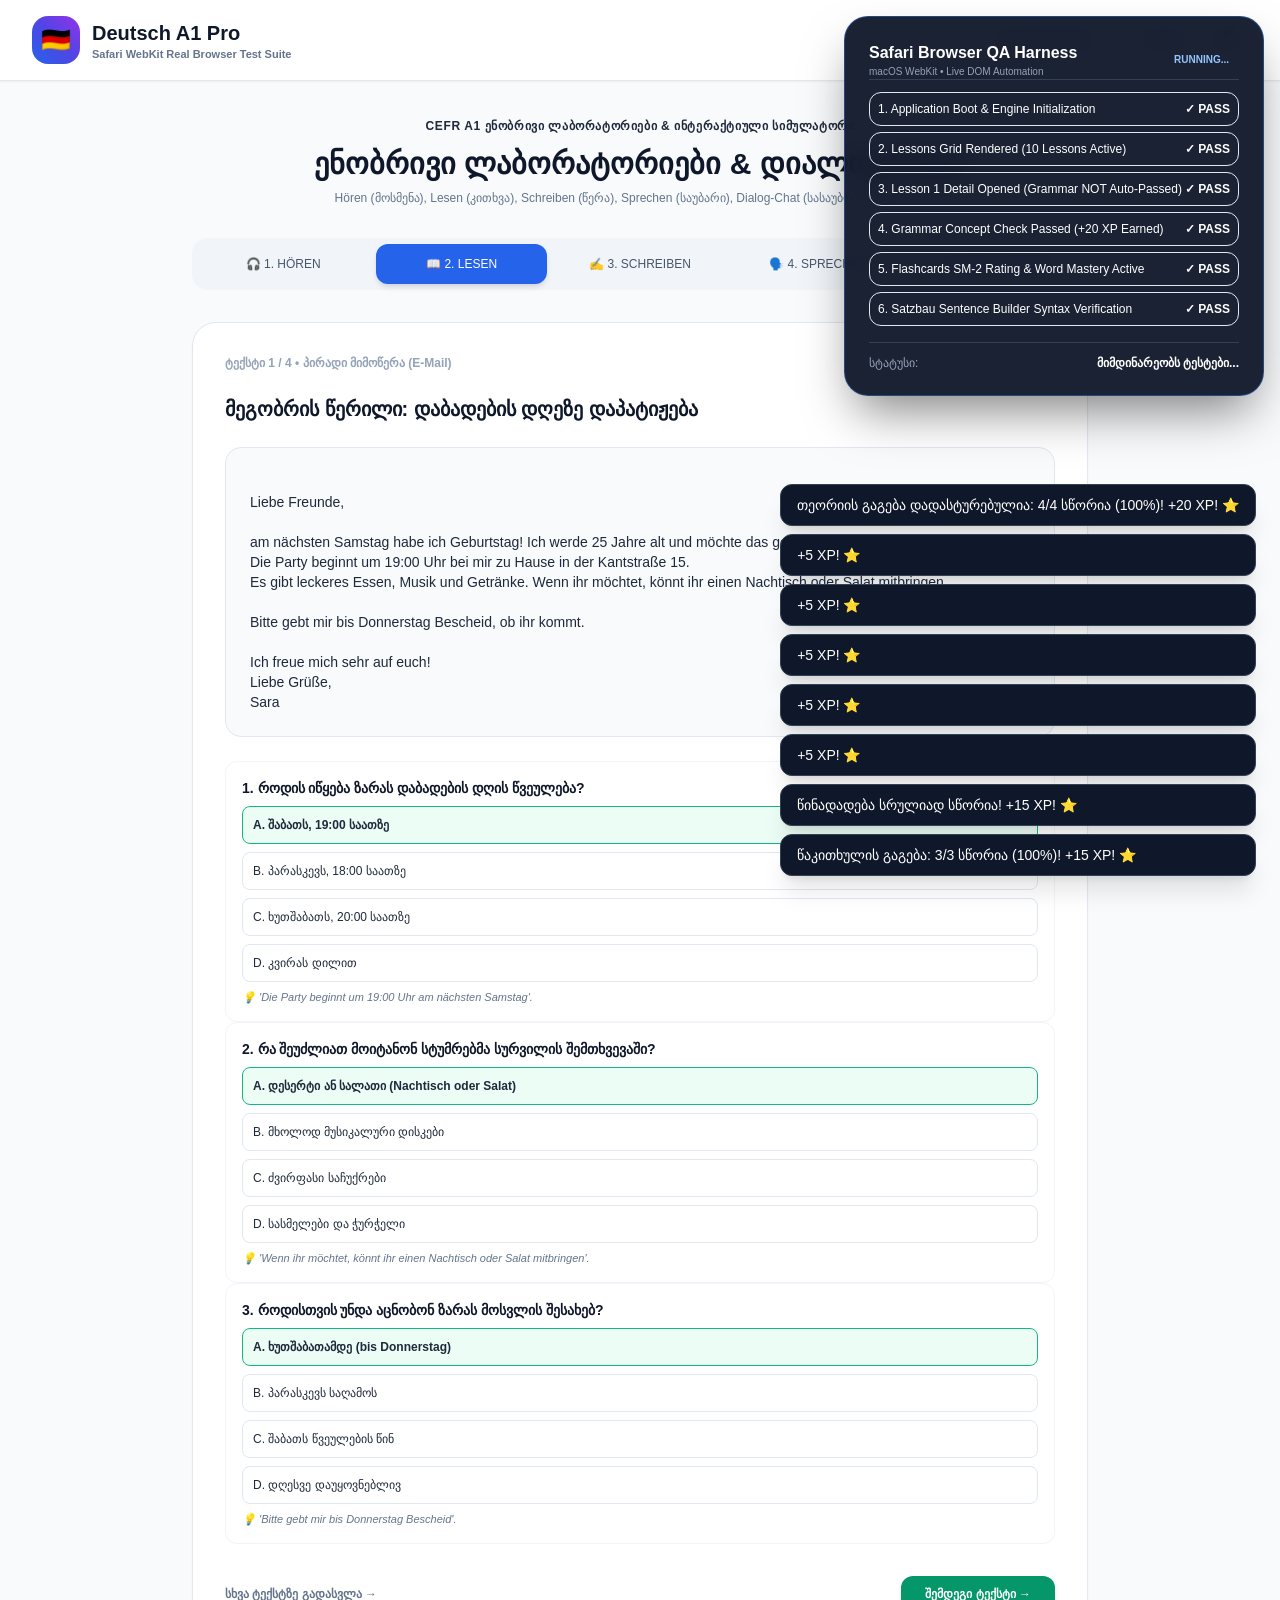
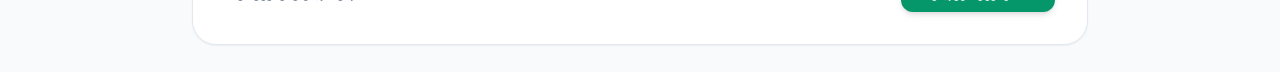
==== tests/safari_browser_test.html @ 4194d99b "feat(exam): remove certificate promises and implement multi-skill A1 exam (Hören, Lesen, Satzbau, Sc" ====
<!DOCTYPE html>
<html lang="ka">
<head>
  <meta charset="UTF-8">
  <meta name="viewport" content="width=device-width, initial-scale=1.0">
  <title>DEUTSCH A1 PRO — Safari Real Browser QA Runner</title>
  <link rel="stylesheet" href="../css/style.css">
  <style>
    #qa-overlay {
      position: fixed;
      top: 1rem;
      right: 1rem;
      width: 420px;
      max-height: 90vh;
      overflow-y: auto;
      background: rgba(15, 23, 42, 0.95);
      backdrop-filter: blur(12px);
      border: 1px solid rgba(59, 130, 246, 0.4);
      border-radius: 1.5rem;
      padding: 1.5rem;
      color: #ffffff;
      box-shadow: 0 25px 50px -12px rgba(0, 0, 0, 0.5);
      z-index: 99999;
      font-family: -apple-system, BlinkMacSystemFont, "Segoe UI", Roboto, sans-serif;
    }
  </style>
</head>
<body class="bg-slate-50 dark:bg-slate-900 text-slate-800 dark:text-slate-100 min-h-screen flex flex-col antialiased">

  <!-- Main Navigation Header -->
  <header class="sticky top-0 z-40 bg-white dark:bg-slate-800 border-b border-slate-200 dark:border-slate-700 shadow-sm">
    <div class="max-w-7xl mx-auto px-4 sm:px-6 lg:px-8">
      <div class="flex items-center justify-between h-20">
        <div class="flex items-center gap-3 cursor-pointer" onclick="window.DeutschApp.setTab('lessons')">
          <div class="w-12 h-12 rounded-2xl bg-gradient-to-tr from-blue-600 via-indigo-600 to-purple-600 flex items-center justify-center text-2xl">
            🇩🇪
          </div>
          <div>
            <h1 class="text-xl font-black text-slate-900 dark:text-white">Deutsch A1 Pro</h1>
            <p class="text-[11px] text-slate-500 font-semibold">Safari WebKit Real Browser Test Suite</p>
          </div>
        </div>

        <div class="flex items-center gap-3">
          <div class="px-3.5 py-1.5 rounded-xl bg-slate-100 dark:bg-slate-700 text-xs font-black">
            🔥 Streak: <span id="stat-streak" class="text-amber-500">1</span> დღე
          </div>
          <div class="px-3.5 py-1.5 rounded-xl bg-slate-100 dark:bg-slate-700 text-xs font-black">
            ⚡ XP: <span id="stat-xp" class="text-blue-500">0</span>
          </div>
          <button id="theme-toggle-btn" onclick="window.DeutschApp.toggleTheme()" class="p-2 rounded-xl border border-slate-200 dark:border-slate-700">
            🌓
          </button>
        </div>
      </div>
    </div>
  </header>

  <main id="main-content" class="flex-1 max-w-7xl w-full mx-auto px-4 sm:px-6 lg:px-8 py-8"></main>

  <div id="toast-container"></div>
  <div id="modal-container"></div>

  <!-- QA HUD Overlay -->
  <div id="qa-overlay">
    <div class="flex items-center justify-between border-b border-slate-700 pb-3 mb-3">
      <div>
        <h2 class="text-base font-black text-blue-400">Safari Browser QA Harness</h2>
        <p class="text-[10px] text-slate-400">macOS WebKit • Live DOM Automation</p>
      </div>
      <span id="qa-badge" class="px-2.5 py-0.5 rounded-full text-[10px] font-black bg-blue-500/20 text-blue-300">
        RUNNING...
      </span>
    </div>

    <div id="qa-log" class="space-y-1.5 text-xs"></div>

    <div class="mt-4 pt-3 border-t border-slate-700 flex items-center justify-between text-xs">
      <span class="text-slate-400 font-medium">სტატუსი:</span>
      <span id="qa-summary" class="font-extrabold text-emerald-400">მიმდინარეობს ტესტები...</span>
    </div>
  </div>

  <script src="../js/data.js?v=stage10_multiskill_exam"></script>
  <script src="../js/app.js?v=stage10_multiskill_exam"></script>

  <script>
    async function runSafariBrowserSuite() {
      const log = document.getElementById('qa-log');
      const badge = document.getElementById('qa-badge');
      const summary = document.getElementById('qa-summary');
      const sleep = ms => new Promise(r => setTimeout(r, ms));

      let passed = 0;
      let failed = 0;
      const testDetails = [];

      function logItem(ok, title) {
        if (ok) passed++; else failed++;
        testDetails.push({ ok: Boolean(ok), title });
        const el = document.createElement('div');
        el.className = `p-2 rounded-xl flex items-center justify-between ${ok ? 'bg-emerald-950/40 border border-emerald-800/50 text-emerald-300' : 'bg-rose-950/40 border border-rose-800/50 text-rose-300'}`;
        el.innerHTML = `<span>${title}</span> <strong class="font-black">${ok ? '✓ PASS' : '✕ FAIL'}</strong>`;
        log.appendChild(el);
      }

      await sleep(300);

      // Clean test isolation for deterministic QA runs
      localStorage.clear();
      if ('serviceWorker' in navigator) {
        try {
          const regs = await navigator.serviceWorker.getRegistrations();
          for (let r of regs) { await r.unregister(); }
        } catch(e) {}
      }
      if ('caches' in window) {
        try {
          const keys = await caches.keys();
          for (let k of keys) { await caches.delete(k); }
        } catch(e) {}
      }

      try {
      // 1. App Boot & Lessons View
      const app = window.DeutschApp;
      logItem(Boolean(window.GERMAN_A1_DATA && window.DeutschApp), "1. Application Boot & Engine Initialization");

      // 2. Tab Navigation
      app.setTab('lessons');
      await sleep(150);
      const lessonCards = document.querySelectorAll('.grid > div');
      logItem(lessonCards.length >= 10, "2. Lessons Grid Rendered (10 Lessons Active)");

      // 3. Open Lesson 1 Detail
      app.openLesson(1);
      await sleep(150);
      const detailTitle = document.querySelector('h1, h2, h3');
      const uAfterOpen = JSON.parse(localStorage.getItem('deutsch_a1_pro_v3') || '{"xp":0}');
      const grammarNotAutoPassed = !(uAfterOpen.lessonSkillProgress && uAfterOpen.lessonSkillProgress[1] && uAfterOpen.lessonSkillProgress[1].grammarReviewed);
      logItem(grammarNotAutoPassed, "3. Lesson 1 Detail Opened (Grammar NOT Auto-Passed)");

      // 4. Grammar CCQ Interactivity & Verification
      const lesson = window.GERMAN_A1_DATA.lessons.find(l => l.id === 1);
      (lesson.grammar_sections || []).forEach(s => {
        if (s.check) {
          app.onSelectGrammarCheckOption(s.id, s.check.answer, 1);
        }
      });
      app.submitGrammarCheck(1);
      await sleep(150);
      const uAfterGrammar = JSON.parse(localStorage.getItem('deutsch_a1_pro_v3') || '{"xp":0}');
      const grammarCheckPassed = (uAfterGrammar.lessonSkillProgress && uAfterGrammar.lessonSkillProgress[1] && uAfterGrammar.lessonSkillProgress[1].grammarReviewed);
      logItem(grammarCheckPassed && uAfterGrammar.xp >= 20, "4. Grammar Concept Check Passed (+20 XP Earned)");

      // 5. Flashcards Trainer
      app.setTab('flashcards');
      await sleep(150);
      app.flipFlashcard();
      await sleep(100);
      app.flashcardSM2Action(5);
      app.flashcardSM2Action(5);
      app.flashcardSM2Action(5);
      app.flashcardSM2Action(5);
      app.flashcardSM2Action(5);
      await sleep(150);
      const uAfterCards = JSON.parse(localStorage.getItem('deutsch_a1_pro_v3') || '{"xp":0}');
      logItem(uAfterCards.masteredWords && uAfterCards.masteredWords.length > 0, "5. Flashcards SM-2 Rating & Word Mastery Active");

      // 6. Sentence Builder
      app.setTab('sentence-builder');
      await sleep(150);
      const sbChallenge = window.GERMAN_A1_DATA.sentence_builders[app.state.sbIndex];
      sbChallenge.words.forEach(function(targetWord) {
        const idx = app.state.sbAvailableWords.indexOf(targetWord);
        if (idx !== -1) app.addSentenceWord(idx);
      });
      app.checkSentence();
      await sleep(150);
      logItem(app.state.sbIsCorrect === true, "6. Satzbau Sentence Builder Syntax Verification");

      // 7. Core Language Labs (Lesen)
      app.setTab('labs');
      app.switchLabTab('lesen');
      await sleep(150);
      app.onSelectLabLesen(0, 0);
      app.onSelectLabLesen(1, 0);
      app.onSelectLabLesen(2, 0);
      app.submitLabLesen();
      await sleep(150);
      const uAfterLesen = JSON.parse(localStorage.getItem('deutsch_a1_pro_v3') || '{"xp":0}');
      const lesenRecorded = uAfterLesen.labScores && uAfterLesen.labScores.lesen && uAfterLesen.labScores.lesen['l_lab_1'];
      logItem(Boolean(lesenRecorded), "7. Reading Lab (Lesen) Genuine Scoring & Storage");

      // 8. Core Language Labs (Schreiben 4-Stage Rubric & Draft Persistence)
      app.switchLabTab('schreiben');
      app.nextLabSchreiben(4); // Task 2 letter
      await sleep(150);
      const testDraft = "Lieber Peter, ich habe am Samstag Geburtstag und lade dich herzlich ein. Die Party beginnt um 18 Uhr.";
      app.onSchreibenTextInput(testDraft);
      const draftsRaw = localStorage.getItem('deutsch_a1_writing_drafts_v1');
      const draftsObj = draftsRaw ? JSON.parse(draftsRaw) : {};
      const draftPersisted = Boolean(draftsObj['s_lab_2'] && draftsObj['s_lab_2'] === testDraft);
      logItem(draftPersisted, "8. Writing Draft Persistence to Versioned Storage (deutsch_a1_writing_drafts_v1)");

      app.submitSchreibenLetter();
      await sleep(100);
      app.onToggleSchreibenRubric('s_lab_2', 0);
      app.onToggleSchreibenRubric('s_lab_2', 1);
      app.onToggleSchreibenRubric('s_lab_2', 2);
      app.onToggleSchreibenRubric('s_lab_2', 3);
      app.confirmSchreibenSelfReview('s_lab_2');
      await sleep(150);
      const uAfterSchreiben = JSON.parse(localStorage.getItem('deutsch_a1_pro_v3') || '{"xp":0}');
      const schreibenCompleted = uAfterSchreiben.labScores && uAfterSchreiben.labScores.schreiben && uAfterSchreiben.labScores.schreiben['s_lab_2'];
      logItem(Boolean(schreibenCompleted && schreibenCompleted.state === 'self_reviewed'), "9. Writing Lab 4-Stage Lifecycle & Rubric Confirmation");

      // 10. Speech Synthesizer Speed Toggles
      logItem(typeof window.speechSynthesis !== 'undefined', "10. Web Speech API Synthesizer Available in Safari");

      // 11. Theme Toggling (Verify bidirectional toggle & state synchronization)
      const wasDark = document.documentElement.classList.contains('dark');
      app.toggleTheme();
      const afterFirstToggle = document.documentElement.classList.contains('dark');
      const toggledSuccessfully = (afterFirstToggle !== wasDark);
      app.toggleTheme();
      const afterSecondToggle = document.documentElement.classList.contains('dark');
      const restoredSuccessfully = (afterSecondToggle === wasDark);
      logItem(toggledSuccessfully && restoredSuccessfully, "11. Dark Mode / Light Mode Theme Switching Operational");

      // 12. Roleplay Chat Simulator (Stage 10 Part 3)
      app.switchLabTab('roleplay');
      await sleep(100);
      app.chooseRoleplayOption(0);
      app.chooseRoleplayOption(0);
      app.chooseRoleplayOption(0);
      app.chooseRoleplayOption(0);
      app.chooseRoleplayOption(0);
      await sleep(150);
      const uAfterRoleplay = JSON.parse(localStorage.getItem('deutsch_a1_pro_v3') || '{"xp":0}');
      const roleplayCompleted = uAfterRoleplay.labScores && uAfterRoleplay.labScores.roleplay && uAfterRoleplay.labScores.roleplay['rp_cafe'];
      logItem(Boolean(roleplayCompleted && roleplayCompleted.completed === true && roleplayCompleted.score === 100), "12. Roleplay Chat Simulator Conversation Flow & Idempotent Scoring");

      // 13. Official Certificate Modal & Profile Integration (Stage 10 Part 4)
      app.openCertificateModal();
      await sleep(100);
      const certModalArea = document.getElementById('certificate-print-area');
      const certRendered = Boolean(certModalArea && certModalArea.innerHTML.indexOf('ABSCHLUSSZERTIFIKAT') !== -1);
      app.closeCertificateModal();
      logItem(certRendered, "13. Official CEFR A1 Abschlusszertifikat Generator & Modal Preview");

      // 14. Multi-Skill CEFR A1 Exam & Modular Integrity
      app.setTab('exam');
      await sleep(100);
      app.setExamFilterModule('hoeren');
      await sleep(50);
      const examEl = document.getElementById('main-content');
      const hasHoeren = examEl && examEl.innerHTML.indexOf('Modul 1: Hören') !== -1;
      const noPromisedCert = examEl && examEl.innerHTML.indexOf('📜 Deutsch A1 Pro კურსის სერტიფიკატი') === -1;
      app.setExamFilterModule('all');
      logItem(Boolean(hasHoeren && noPromisedCert), "14. Multi-Skill CEFR A1 Exam & Honest Assessment (Hören, Lesen, Satzbau, Schreiben)");
      } catch (suiteErr) {
        failed++;
        testDetails.push({ ok: false, title: "Critical suite error: " + suiteErr.message });
        const el = document.createElement('div');
        el.className = "p-2 rounded-xl bg-rose-950/40 border border-rose-800/50 text-rose-300";
        el.innerHTML = `<span>Error: ${suiteErr.message}</span> <strong class="font-black">✕ FAIL</strong>`;
        log.appendChild(el);
      }

      // Final Summary (Stage 9.1: Dynamic Status Calculation based on real counts)
      const allPassed = (failed === 0 && passed > 0);
      badge.textContent = allPassed ? "100% PASS" : `${failed} FAILED`;
      badge.className = allPassed
        ? "px-2.5 py-0.5 rounded-full text-[10px] font-black bg-emerald-500 text-slate-950"
        : "px-2.5 py-0.5 rounded-full text-[10px] font-black bg-rose-600 text-white";
      summary.textContent = allPassed
        ? `სრული წარმატება: ${passed} გავლილია, ${failed} შეცდომა`
        : `დაფიქსირდა შეცდომა: ${passed} გავლილია, ${failed} შეცდომა`;

      // Set global flag for external testers
      window.__SAFARI_QA_PASSED__ = allPassed;
      window.__SAFARI_QA_RESULTS__ = { passed, failed, success: allPassed };

      // Dispatch machine-readable results to local server (Stage 9.1)
      try {
        await fetch('/api/qa-results', {
          method: 'POST',
          headers: { 'Content-Type': 'application/json' },
          body: JSON.stringify({ passed, failed, success: allPassed, details: testDetails, timestamp: new Date().toISOString() })
        });
      } catch (postErr) {
        console.warn('Could not POST QA results to server:', postErr);
      }

      // Return to main lessons view to display full interface
      app.setTab('lessons');
    }

    window.addEventListener('DOMContentLoaded', () => {
      setTimeout(runSafariBrowserSuite, 500);
    });
  </script>
</body>
</html>
---- css/style.css ----
/* ==========================================================================
   DEUTSCH A1 PRO — COMPLETE STANDALONE OFFLINE STYLESHEET
   100% Local • Zero External CDN Dependency • Full Dark Mode & Responsive
   ========================================================================== */

/* --- 1. ROOT DESIGN SYSTEM VARIABLES --- */
:root {
  --font-sans: -apple-system, BlinkMacSystemFont, "Segoe UI", Roboto, "Helvetica Neue", "Fira GO", Arial, sans-serif;
  --font-mono: ui-monospace, SFMono-Regular, Menlo, Monaco, Consolas, monospace;

  /* Brand Palette */
  --color-brand-50: #eff6ff;
  --color-brand-100: #dbeafe;
  --color-brand-500: #3b82f6;
  --color-brand-600: #2563eb;
  --color-brand-700: #1d4ed8;
  --color-brand-800: #1e40af;
  --color-brand-900: #1e3a8a;

  /* Slates */
  --slate-50: #f8fafc;
  --slate-100: #f1f5f9;
  --slate-200: #e2e8f0;
  --slate-300: #cbd5e1;
  --slate-400: #94a3b8;
  --slate-500: #64748b;
  --slate-600: #475569;
  --slate-700: #334155;
  --slate-800: #1e293b;
  --slate-900: #0f172a;
  --slate-950: #020617;

  /* Accents */
  --emerald-500: #10b981;
  --emerald-600: #059669;
  --emerald-700: #047857;
  --rose-500: #f43f5e;
  --rose-600: #e11d48;
  --rose-700: #be123c;
  --amber-400: #fbbf24;
  --amber-500: #f59e0b;
  --amber-600: #d97706;
  --purple-600: #9333ea;
  --purple-700: #7e22ce;
  --indigo-600: #4f46e5;
  --indigo-700: #4338ca;
  --indigo-900: #312e81;
}

/* --- 2. BASE STYLES & TYPOGRAPHY --- */
*, *::before, *::after {
  box-sizing: border-box;
  margin: 0;
  padding: 0;
}

html {
  font-family: var(--font-sans);
  line-height: 1.5;
  -webkit-text-size-adjust: 100%;
  scroll-behavior: smooth;
}

body {
  font-family: var(--font-sans);
  background-color: var(--slate-50);
  color: var(--slate-800);
  min-height: 100vh;
  display: flex;
  flex-direction: column;
  -webkit-font-smoothing: antialiased;
  -moz-osx-font-smoothing: grayscale;
}

html.dark body {
  background-color: var(--slate-900);
  color: var(--slate-100);
}

button, input, select, textarea {
  font-family: inherit;
  font-size: 100%;
  line-height: inherit;
  color: inherit;
  border: none;
  background: transparent;
}

button {
  cursor: pointer;
}

a {
  color: inherit;
  text-decoration: none;
}

/* --- 3. DISPLAY & LAYOUT --- */
.block { display: block; }
.inline-block { display: inline-block; }
.inline { display: inline; }
.flex { display: flex; }
.inline-flex { display: inline-flex; }
.grid { display: grid; }
.hidden { display: none !important; }

/* Positioning */
.relative { position: relative; }
.absolute { position: absolute; }
.fixed { position: fixed; }
.sticky { position: sticky; }
.top-0 { top: 0; }
.bottom-0 { bottom: 0; }
.left-0 { left: 0; }
.right-0 { right: 0; }
.bottom-3 { bottom: 0.75rem; }
.right-3 { right: 0.75rem; }
.bottom-4 { bottom: 1rem; }
.right-10 { right: 2.5rem; }
.top-10 { top: 2.5rem; }
.-right-12 { right: -3rem; }
.-bottom-12 { bottom: -3rem; }
.-top-3 { top: -0.75rem; }

.inset-0 { top: 0; right: 0; bottom: 0; left: 0; }
.z-10 { z-index: 10; }
.z-20 { z-index: 20; }
.z-30 { z-index: 30; }
.z-40 { z-index: 40; }
.z-50 { z-index: 50; }

/* Overflow & Sizing */
.overflow-hidden { overflow: hidden; }
.overflow-x-auto { overflow-x: auto; }
.overflow-y-auto { overflow-y: auto; }
.w-full { width: 100%; }
.h-full { height: 100%; }
.min-h-screen { min-height: 100vh; }
.w-12 { width: 3rem; }
.h-12 { height: 3rem; }
.w-64 { width: 16rem; }
.h-64 { height: 16rem; }
.h-1\.5 { height: 0.375rem; }
.h-2 { height: 0.5rem; }
.h-20 { height: 5rem; }
.h-84 { height: 21rem; }
.w-2\.5 { width: 0.625rem; }
.h-6 { height: 1.5rem; }

/* Max Width Containers */
.max-w-xs { max-width: 20rem; }
.max-w-sm { max-width: 24rem; }
.max-w-md { max-width: 28rem; }
.max-w-lg { max-width: 32rem; }
.max-w-xl { max-width: 36rem; }
.max-w-2xl { max-width: 42rem; }
.max-w-3xl { max-width: 48rem; }
.max-w-4xl { max-width: 56rem; }
.max-w-5xl { max-width: 64rem; }
.max-w-6xl { max-width: 72rem; }
.max-w-7xl { max-width: 80rem; }
.mx-auto { margin-left: auto; margin-right: auto; }

/* Flexbox utilities */
.flex-col { flex-direction: column; }
.flex-row { flex-direction: row; }
.flex-wrap { flex-wrap: wrap; }
.flex-1 { flex: 1 1 0%; }
.flex-shrink-0 { flex-shrink: 0; }
.items-center { align-items: center; }
.items-start { align-items: flex-start; }
.items-end { align-items: flex-end; }
.justify-between { justify-content: space-between; }
.justify-center { justify-content: center; }
.justify-start { justify-content: flex-start; }
.justify-end { justify-content: flex-end; }

/* Grid columns & gaps */
.grid-cols-1 { grid-template-columns: repeat(1, minmax(0, 1fr)); }
.grid-cols-2 { grid-template-columns: repeat(2, minmax(0, 1fr)); }
.grid-cols-3 { grid-template-columns: repeat(3, minmax(0, 1fr)); }
.grid-cols-4 { grid-template-columns: repeat(4, minmax(0, 1fr)); }
.grid-cols-5 { grid-template-columns: repeat(5, minmax(0, 1fr)); }

.gap-1 { gap: 0.25rem; }
.gap-1\.5 { gap: 0.375rem; }
.gap-2 { gap: 0.5rem; }
.gap-2\.5 { gap: 0.625rem; }
.gap-3 { gap: 0.75rem; }
.gap-3\.5 { gap: 0.875rem; }
.gap-4 { gap: 1rem; }
.gap-5 { gap: 1.25rem; }
.gap-6 { gap: 1.5rem; }
.gap-8 { gap: 2rem; }

/* Spacing: Margin & Padding */
.p-1 { padding: 0.25rem; }
.p-1\.5 { padding: 0.375rem; }
.p-2 { padding: 0.5rem; }
.p-2\.5 { padding: 0.625rem; }
.p-3 { padding: 0.75rem; }
.p-3\.5 { padding: 0.875rem; }
.p-4 { padding: 1rem; }
.p-5 { padding: 1.25rem; }
.p-6 { padding: 1.5rem; }
.p-8 { padding: 2rem; }
.p-10 { padding: 2.5rem; }
.p-12 { padding: 3rem; }

.px-2 { padding-left: 0.5rem; padding-right: 0.5rem; }
.px-2\.5 { padding-left: 0.625rem; padding-right: 0.625rem; }
.px-3 { padding-left: 0.75rem; padding-right: 0.75rem; }
.px-3\.5 { padding-left: 0.875rem; padding-right: 0.875rem; }
.px-4 { padding-left: 1rem; padding-right: 1rem; }
.px-5 { padding-left: 1.25rem; padding-right: 1.25rem; }
.px-6 { padding-left: 1.5rem; padding-right: 1.5rem; }
.px-8 { padding-left: 2rem; padding-right: 2rem; }

.py-0\.5 { padding-top: 0.125rem; padding-bottom: 0.125rem; }
.py-1 { padding-top: 0.25rem; padding-bottom: 0.25rem; }
.py-1\.5 { padding-top: 0.375rem; padding-bottom: 0.375rem; }
.py-2 { padding-top: 0.5rem; padding-bottom: 0.5rem; }
.py-2\.5 { padding-top: 0.625rem; padding-bottom: 0.625rem; }
.py-3 { padding-top: 0.75rem; padding-bottom: 0.75rem; }
.py-4 { padding-top: 1rem; padding-bottom: 1rem; }
.py-6 { padding-top: 1.5rem; padding-bottom: 1.5rem; }
.py-8 { padding-top: 2rem; padding-bottom: 2rem; }
.py-12 { padding-top: 3rem; padding-bottom: 3rem; }
.pb-2 { padding-bottom: 0.5rem; }
.pb-16 { padding-bottom: 4rem; }
.pt-2 { padding-top: 0.5rem; }
.pt-3 { padding-top: 0.75rem; }

.mb-1 { margin-bottom: 0.25rem; }
.mb-1\.5 { margin-bottom: 0.375rem; }
.mb-2 { margin-bottom: 0.5rem; }
.mb-3 { margin-bottom: 0.75rem; }
.mb-4 { margin-bottom: 1rem; }
.mb-5 { margin-bottom: 1.25rem; }
.mb-6 { margin-bottom: 1.5rem; }
.mt-1 { margin-top: 0.25rem; }
.mt-1\.5 { margin-top: 0.375rem; }
.mt-2 { margin-top: 0.5rem; }
.mt-3 { margin-top: 0.75rem; }
.mt-4 { margin-top: 1rem; }
.mr-1 { margin-right: 0.25rem; }
.mr-2 { margin-right: 0.5rem; }
.ml-4 { margin-left: 1rem; }

.space-y-1 > :not([hidden]) ~ :not([hidden]) { margin-top: 0.25rem; }
.space-y-1\.5 > :not([hidden]) ~ :not([hidden]) { margin-top: 0.375rem; }
.space-y-2 > :not([hidden]) ~ :not([hidden]) { margin-top: 0.5rem; }
.space-y-3 > :not([hidden]) ~ :not([hidden]) { margin-top: 0.75rem; }
.space-y-4 > :not([hidden]) ~ :not([hidden]) { margin-top: 1rem; }
.space-y-6 > :not([hidden]) ~ :not([hidden]) { margin-top: 1.5rem; }
.space-y-8 > :not([hidden]) ~ :not([hidden]) { margin-top: 2rem; }

/* --- 4. COLORS & BACKGROUNDS --- */
.bg-white { background-color: #ffffff; }
.bg-white\/10 { background-color: rgba(255, 255, 255, 0.1); }
.bg-white\/20 { background-color: rgba(255, 255, 255, 0.2); }
.bg-white\/80 { background-color: rgba(255, 255, 255, 0.8); }
.bg-white\/95 { background-color: rgba(255, 255, 255, 0.95); }

.bg-slate-50 { background-color: var(--slate-50); }
.bg-slate-100 { background-color: var(--slate-100); }
.bg-slate-200 { background-color: var(--slate-200); }
.bg-slate-700 { background-color: var(--slate-700); }
.bg-slate-800 { background-color: var(--slate-800); }
.bg-slate-900 { background-color: var(--slate-900); }
.bg-slate-950 { background-color: var(--slate-950); }

.bg-blue-50 { background-color: #eff6ff; }
.bg-blue-50\/60 { background-color: rgba(239, 246, 255, 0.6); }
.bg-blue-50\/70 { background-color: rgba(239, 246, 255, 0.7); }
.bg-blue-100 { background-color: #dbeafe; }
.bg-blue-600 { background-color: #2563eb; }
.bg-blue-700 { background-color: #1d4ed8; }
.bg-blue-800 { background-color: #1e40af; }
.bg-blue-900 { background-color: #1e3a8a; }

.bg-emerald-50 { background-color: #ecfdf5; }
.bg-emerald-100 { background-color: #d1fae5; }
.bg-emerald-500 { background-color: var(--emerald-500); }
.bg-emerald-600 { background-color: var(--emerald-600); }
.bg-emerald-700 { background-color: var(--emerald-700); }

.bg-amber-50 { background-color: #fffbeb; }
.bg-amber-50\/70 { background-color: rgba(255, 251, 235, 0.7); }
.bg-amber-100 { background-color: #fef3c7; }
.bg-amber-400 { background-color: var(--amber-400); }
.bg-amber-400\/90 { background-color: rgba(251, 191, 36, 0.9); }
.bg-amber-500 { background-color: var(--amber-500); }
.bg-amber-600 { background-color: var(--amber-600); }

.bg-rose-50 { background-color: #fff1f2; }
.bg-rose-100 { background-color: #ffe4e6; }
.bg-rose-600 { background-color: var(--rose-600); }
.bg-purple-600 { background-color: var(--purple-600); }
.bg-purple-700 { background-color: var(--purple-700); }
.bg-indigo-600 { background-color: var(--indigo-600); }
.bg-indigo-700 { background-color: var(--indigo-700); }
.bg-indigo-900 { background-color: var(--indigo-900); }

/* Gradients */
.bg-gradient-to-r { background-image: linear-gradient(to right, var(--tw-gradient-stops, #2563eb, #4338ca)); }
.bg-gradient-to-br { background-image: linear-gradient(to bottom right, var(--tw-gradient-stops, #eff6ff, #e0e7ff)); }
.bg-gradient-to-tr { background-image: linear-gradient(to top right, var(--tw-gradient-stops, #2563eb, #7e22ce)); }

.from-blue-600 { --tw-gradient-from: #2563eb; --tw-gradient-stops: var(--tw-gradient-from), #4f46e5; }
.from-blue-700 { --tw-gradient-from: #1d4ed8; --tw-gradient-stops: var(--tw-gradient-from), #4338ca; }
.from-blue-900 { --tw-gradient-from: #1e3a8a; --tw-gradient-stops: var(--tw-gradient-from), #312e81; }
.from-blue-50 { --tw-gradient-from: #eff6ff; --tw-gradient-stops: var(--tw-gradient-from), #e0e7ff; }
.via-indigo-600 { --tw-gradient-stops: var(--tw-gradient-from), #4f46e5, #9333ea; }
.via-indigo-700 { --tw-gradient-stops: var(--tw-gradient-from), #4338ca, #7e22ce; }
.to-purple-600 { --tw-gradient-to: #9333ea; }
.to-purple-700 { --tw-gradient-to: #7e22ce; }
.to-purple-800 { --tw-gradient-to: #6b21a8; }
.to-indigo-50 { --tw-gradient-to: #e0e7ff; }
.to-indigo-900 { --tw-gradient-to: #312e81; }

/* Text colors */
.text-white { color: #ffffff; }
.text-slate-200 { color: var(--slate-200); }
.text-slate-300 { color: var(--slate-300); }
.text-slate-400 { color: var(--slate-400); }
.text-slate-500 { color: var(--slate-500); }
.text-slate-600 { color: var(--slate-600); }
.text-slate-700 { color: var(--slate-700); }
.text-slate-800 { color: var(--slate-800); }
.text-slate-900 { color: var(--slate-900); }
.text-slate-950 { color: var(--slate-950); }

.text-blue-100 { color: #dbeafe; }
.text-blue-200 { color: #bfdbfe; }
.text-blue-300 { color: #93c5fd; }
.text-blue-600 { color: #2563eb; }
.text-blue-700 { color: #1d4ed8; }
.text-blue-900 { color: #1e3a8a; }

.text-emerald-600 { color: var(--emerald-600); }
.text-emerald-700 { color: var(--emerald-700); }
.text-amber-600 { color: var(--amber-600); }
.text-amber-900 { color: #78350f; }
.text-rose-600 { color: var(--rose-600); }
.text-rose-700 { color: var(--rose-700); }

/* --- 5. TYPOGRAPHY & FONT WEIGHTS --- */
.text-\[10px\] { font-size: 10px; line-height: 14px; }
.text-\[11px\] { font-size: 11px; line-height: 15px; }
.text-xs { font-size: 0.75rem; line-height: 1rem; }
.text-sm { font-size: 0.875rem; line-height: 1.25rem; }
.text-base { font-size: 1rem; line-height: 1.5rem; }
.text-lg { font-size: 1.125rem; line-height: 1.75rem; }
.text-xl { font-size: 1.25rem; line-height: 1.75rem; }
.text-2xl { font-size: 1.5rem; line-height: 2rem; }
.text-3xl { font-size: 1.875rem; line-height: 2.25rem; }
.text-4xl { font-size: 2.25rem; line-height: 2.5rem; }
.text-5xl { font-size: 3rem; line-height: 1; }
.text-6xl { font-size: 3.75rem; line-height: 1; }
.text-8xl { font-size: 6rem; line-height: 1; }

.font-normal { font-weight: 400; }
.font-medium { font-weight: 500; }
.font-semibold { font-weight: 600; }
.font-bold { font-weight: 700; }
.font-extrabold { font-weight: 800; }
.font-black { font-weight: 900; }
.italic { font-style: italic; }
.uppercase { text-transform: uppercase; }
.tracking-wide { letter-spacing: 0.025em; }
.tracking-wider { letter-spacing: 0.05em; }
.leading-tight { line-height: 1.25; }
.leading-snug { line-height: 1.375; }
.leading-relaxed { line-height: 1.625; }
.text-center { text-align: center; }
.text-left { text-align: left; }
.text-right { text-align: right; }
.whitespace-nowrap { white-space: nowrap; }
.whitespace-pre-line { white-space: pre-line; }

/* --- 6. BORDERS, SHADOWS & ROUNDED --- */
.border { border: 1px solid var(--slate-200); }
.border-b { border-bottom: 1px solid var(--slate-200); }
.border-b-2 { border-bottom-width: 2px; }
.border-t { border-top: 1px solid var(--slate-200); }
.border-l-4 { border-left-width: 4px; }
.border-transparent { border-color: transparent; }

.border-slate-100 { border-color: var(--slate-100); }
.border-slate-200 { border-color: var(--slate-200); }
.border-slate-300 { border-color: var(--slate-300); }
.border-slate-600 { border-color: var(--slate-600); }
.border-slate-700 { border-color: var(--slate-700); }

.border-blue-100 { border-color: #dbeafe; }
.border-blue-200 { border-color: #bfdbfe; }
.border-blue-300 { border-color: #93c5fd; }
.border-blue-500 { border-color: #3b82f6; }
.border-blue-600 { border-color: #2563eb; }
.border-emerald-200 { border-color: #a7f3d0; }
.border-emerald-500 { border-color: var(--emerald-500); }
.border-amber-200 { border-color: #fde68a; }
.border-amber-300 { border-color: #fcd34d; }
.border-amber-500 { border-color: var(--amber-500); }
.border-rose-300 { border-color: #fda4af; }
.border-rose-500 { border-color: var(--rose-500); }

.rounded-lg { border-radius: 0.5rem; }
.rounded-xl { border-radius: 0.75rem; }
.rounded-2xl { border-radius: 1rem; }
.rounded-3xl { border-radius: 1.5rem; }
.rounded-full { border-radius: 9999px; }
.rounded-r-xl { border-top-right-radius: 0.75rem; border-bottom-right-radius: 0.75rem; }

.shadow-sm { box-shadow: 0 1px 2px 0 rgba(0, 0, 0, 0.05); }
.shadow { box-shadow: 0 1px 3px 0 rgba(0, 0, 0, 0.1), 0 1px 2px -1px rgba(0, 0, 0, 0.1); }
.shadow-md { box-shadow: 0 4px 6px -1px rgba(0, 0, 0, 0.1), 0 2px 4px -2px rgba(0, 0, 0, 0.1); }
.shadow-lg { box-shadow: 0 10px 15px -3px rgba(0, 0, 0, 0.1), 0 4px 6px -4px rgba(0, 0, 0, 0.1); }
.shadow-xl { box-shadow: 0 20px 25px -5px rgba(0, 0, 0, 0.1), 0 8px 10px -6px rgba(0, 0, 0, 0.1); }
.shadow-2xl { box-shadow: 0 25px 50px -12px rgba(0, 0, 0, 0.25); }

/* Transitions & Transforms */
.transition { transition: all 150ms cubic-bezier(0.4, 0, 0.2, 1); }
.transition-all { transition: all 300ms cubic-bezier(0.4, 0, 0.2, 1); }
.duration-200 { transition-duration: 200ms; }
.duration-300 { transition-duration: 300ms; }
.cursor-pointer { cursor: pointer; }
.select-none { user-select: none; }
.pointer-events-none { pointer-events: none; }
.blur-2xl { filter: blur(40px); }
.opacity-15 { opacity: 0.15; }
.opacity-50 { opacity: 0.5; }
.opacity-70 { opacity: 0.7; }

button:active:not(:disabled), .active\:scale-95:active {
  transform: scale(0.95);
}

.hover\:bg-blue-50:hover { background-color: #eff6ff; }
.hover\:bg-blue-100:hover { background-color: #dbeafe; }
.hover\:bg-blue-700:hover { background-color: #1d4ed8; }
.hover\:bg-slate-100:hover { background-color: var(--slate-100); }
.hover\:bg-slate-200:hover { background-color: var(--slate-200); }
.hover\:bg-emerald-700:hover { background-color: #047857; }
.hover\:bg-rose-100:hover { background-color: #ffe4e6; }
.hover\:text-blue-600:hover { color: #2563eb; }
.hover\:shadow-xl:hover { box-shadow: 0 20px 25px -5px rgba(0, 0, 0, 0.1); }

/* --- 7. DARK MODE OVERRIDES (.dark) --- */
html.dark .dark\:bg-slate-700 { background-color: var(--slate-700); }
html.dark .dark\:bg-slate-700\/20 { background-color: rgba(51, 65, 85, 0.2); }
html.dark .dark\:bg-slate-700\/30 { background-color: rgba(51, 65, 85, 0.3); }
html.dark .dark\:bg-slate-700\/40 { background-color: rgba(51, 65, 85, 0.4); }
html.dark .dark\:bg-slate-700\/60 { background-color: rgba(51, 65, 85, 0.6); }
html.dark .dark\:bg-slate-800 { background-color: var(--slate-800); }
html.dark .dark\:bg-slate-800\/95 { background-color: rgba(30, 41, 59, 0.95); }
html.dark .dark\:bg-slate-900 { background-color: var(--slate-900); }

html.dark .dark\:text-white { color: #ffffff; }
html.dark .dark\:text-slate-100 { color: var(--slate-100); }
html.dark .dark\:text-slate-200 { color: var(--slate-200); }
html.dark .dark\:text-slate-300 { color: var(--slate-300); }
html.dark .dark\:text-slate-400 { color: var(--slate-400); }
html.dark .dark\:text-blue-300 { color: #93c5fd; }
html.dark .dark\:text-blue-400 { color: #60a5fa; }
html.dark .dark\:text-emerald-400 { color: #34d399; }
html.dark .dark\:text-amber-200 { color: #fde68a; }
html.dark .dark\:text-amber-300 { color: #fcd34d; }
html.dark .dark\:text-rose-300 { color: #fda4af; }

html.dark .dark\:border-slate-600 { border-color: var(--slate-600); }
html.dark .dark\:border-slate-700 { border-color: var(--slate-700); }
html.dark .dark\:bg-blue-900\/40 { background-color: rgba(30, 58, 138, 0.4); }
html.dark .dark\:bg-emerald-900\/40 { background-color: rgba(6, 78, 59, 0.4); }
html.dark .dark\:bg-emerald-950\/60 { background-color: rgba(2, 44, 34, 0.6); }
html.dark .dark\:bg-amber-950\/30 { background-color: rgba(69, 26, 3, 0.3); }
html.dark .dark\:bg-rose-950\/30 { background-color: rgba(76, 5, 25, 0.3); }

/* --- 8. RESPONSIVE BREAKPOINTS --- */
@media (min-width: 640px) {
  .sm\:px-6 { padding-left: 1.5rem; padding-right: 1.5rem; }
  .sm\:flex-row { flex-direction: row; }
  .sm\:items-center { align-items: center; }
  .sm\:grid-cols-2 { grid-template-columns: repeat(2, minmax(0, 1fr)); }
  .sm\:grid-cols-3 { grid-template-columns: repeat(3, minmax(0, 1fr)); }
}

@media (min-width: 768px) {
  .md\:grid-cols-2 { grid-template-columns: repeat(2, minmax(0, 1fr)); }
  .md\:grid-cols-3 { grid-template-columns: repeat(3, minmax(0, 1fr)); }
  .md\:grid-cols-4 { grid-template-columns: repeat(4, minmax(0, 1fr)); }
  .md\:col-span-2 { grid-column: span 2 / span 2; }
  .md\:p-8 { padding: 2rem; }
  .md\:p-10 { padding: 2.5rem; }
  .md\:text-sm { font-size: 0.875rem; line-height: 1.25rem; }
  .md\:text-base { font-size: 1rem; line-height: 1.5rem; }
  .md\:text-lg { font-size: 1.125rem; line-height: 1.75rem; }
  .md\:text-xl { font-size: 1.25rem; line-height: 1.75rem; }
  .md\:text-2xl { font-size: 1.5rem; line-height: 2rem; }
  .md\:text-3xl { font-size: 1.875rem; line-height: 2.25rem; }
  .md\:text-4xl { font-size: 2.25rem; line-height: 2.5rem; }
  .md\:text-5xl { font-size: 3rem; line-height: 1; }
}

@media (min-width: 1024px) {
  .lg\:px-8 { padding-left: 2rem; padding-right: 2rem; }
  .lg\:grid-cols-3 { grid-template-columns: repeat(3, minmax(0, 1fr)); }
  .lg\:grid-cols-4 { grid-template-columns: repeat(4, minmax(0, 1fr)); }
}

/* --- 9. INTERACTIVE COMPONENTS & ANIMATIONS --- */
@keyframes fadeIn {
  from { opacity: 0; transform: translateY(6px); }
  to { opacity: 1; transform: translateY(0); }
}

.animate-fadeIn {
  animation: fadeIn 0.25s ease-out forwards;
}

/* 3D Flashcard Flip */
.perspective-1000 {
  perspective: 1000px;
}

.flashcard-inner {
  position: relative;
  width: 100%;
  height: 100%;
  text-align: center;
  transition: transform 0.6s cubic-bezier(0.4, 0, 0.2, 1);
  transform-style: preserve-3d;
  cursor: pointer;
}

.flashcard-inner.is-flipped {
  transform: rotateY(180deg);
}

.flashcard-front,
.flashcard-back {
  position: absolute;
  width: 100%;
  height: 100%;
  -webkit-backface-visibility: hidden;
  backface-visibility: hidden;
  display: flex;
  flex-direction: column;
  align-items: center;
  justify-content: center;
  padding: 2rem;
  border-radius: 1.5rem;
}

.flashcard-back {
  transform: rotateY(180deg);
}

/* German Special Keys */
.german-key {
  padding: 0.375rem 0.625rem;
  border-radius: 0.5rem;
  background-color: var(--slate-100);
  border: 1px solid var(--slate-200);
  font-weight: 800;
  font-size: 0.75rem;
  color: var(--slate-700);
  transition: all 0.15s ease;
}

html.dark .german-key {
  background-color: var(--slate-700);
  border-color: var(--slate-600);
  color: var(--slate-200);
}

.german-key:hover {
  background-color: #dbeafe;
  color: #1d4ed8;
}

/* Badges */
.badge-der {
  background-color: #dbeafe;
  color: #1e40af;
}

.badge-die {
  background-color: #fce7f3;
  color: #9d174d;
}

.badge-das {
  background-color: #d1fae5;
  color: #065f46;
}

.badge-pl {
  background-color: #fef3c7;
  color: #92400e;
}

/* Navigation tabs active state */
.nav-tab.active {
  background-color: #2563eb;
  color: #ffffff !important;
  box-shadow: 0 4px 6px -1px rgba(37, 99, 235, 0.3);
}

.lesson-subtab.active {
  color: #2563eb;
  border-bottom-color: #2563eb;
}

html.dark .lesson-subtab.active {
  color: #60a5fa;
  border-bottom-color: #60a5fa;
}

/* Toast notifications */
#toast-container {
  position: fixed;
  bottom: 1.5rem;
  right: 1.5rem;
  z-index: 9999;
  display: flex;
  flex-direction: column;
  gap: 0.5rem;
  pointer-events: none;
}

.toast {
  pointer-events: auto;
  padding: 0.75rem 1.25rem;
  background-color: var(--slate-900);
  color: #ffffff;
  border-radius: 1rem;
  font-size: 0.8125rem;
  font-weight: 700;
  box-shadow: 0 10px 15px -3px rgba(0, 0, 0, 0.3);
  display: flex;
  align-items: center;
  gap: 0.5rem;
  animation: fadeIn 0.2s ease-out;
}

html.dark .toast {
  background-color: #ffffff;
  color: var(--slate-900);
}

/* Mic pulse animation */
@keyframes micPulse {
  0%, 100% { transform: scale(1); opacity: 1; }
  50% { transform: scale(1.08); opacity: 0.85; }
}
.mic-pulse {
  animation: micPulse 1.2s infinite ease-in-out;
}

/* Certificate Print Stylesheet */
@page {
  size: A4 portrait;
  margin: 1cm;
}

@media print {
  html, body {
    background: #ffffff !important;
    color: #0f172a !important;
    margin: 0 !important;
    padding: 0 !important;
  }
  body * {
    visibility: hidden;
  }
  #certificate-print-area, #certificate-print-area * {
    visibility: visible;
  }
  #certificate-print-area {
    position: absolute;
    left: 0;
    top: 0;
    width: 100% !important;
    max-width: 100% !important;
    margin: 0 auto !important;
    padding: 2rem !important;
    box-shadow: none !important;
    border: 8px double #0f172a !important;
    background: #ffffff !important;
    color: #0f172a !important;
    page-break-inside: avoid;
    -webkit-print-color-adjust: exact;
    print-color-adjust: exact;
  }
  header, nav, footer, #toast-container, button, input, .no-print, .modal-overlay {
    display: none !important;
  }
}
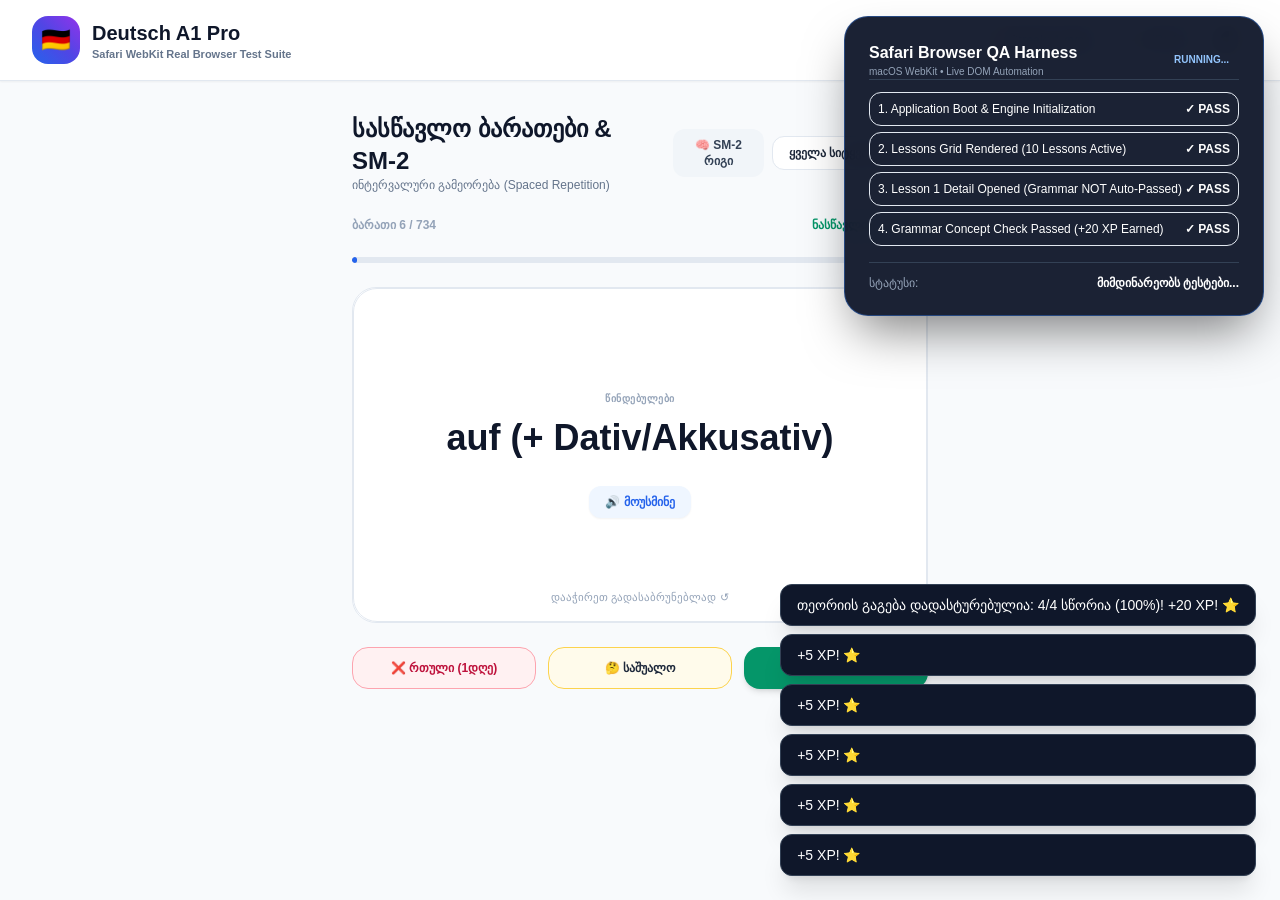
==== commit dbd21b27: "feat(pedagogy): complete practice trainers hub, mini-stories, dual-speed audio & favorites flashcard" ====
--- a/tests/safari_browser_test.html
+++ b/tests/safari_browser_test.html
@@ -259,6 +259,52 @@
       const noPromisedCert = examEl && examEl.innerHTML.indexOf('📜 Deutsch A1 Pro კურსის სერტიფიკატი') === -1;
       app.setExamFilterModule('all');
       logItem(Boolean(hasHoeren && noPromisedCert), "14. Multi-Skill CEFR A1 Exam & Honest Assessment (Hören, Lesen, Satzbau, Schreiben)");
+
+      // 15. Plural Trainer (Hub Mode 2)
+      app.setTab('article-trainer');
+      await sleep(100);
+      app.setTrainerMode('plurals');
+      await sleep(100);
+      const curPlural = app.state.pluralCurrentWord;
+      const initialPluralScore = app.state.pluralScore;
+      if (curPlural) app.guessPlural(curPlural.plural);
+      await sleep(100);
+      logItem(app.state.pluralScore === initialPluralScore + 1, "15. Plural Trainer Multi-Choice & Pedagogical Rule Verification");
+
+      // 16. Verb Conjugation Trainer (Hub Mode 3)
+      app.setTrainerMode('verbs');
+      await sleep(100);
+      const curVerb = app.state.verbCurrentDrill;
+      const initialVerbScore = app.state.verbScore;
+      if (curVerb) app.guessVerb(curVerb.correct);
+      await sleep(100);
+      logItem(app.state.verbScore === initialVerbScore + 1, "16. Verb Conjugation Trainer (Präsens Vowel Shifts & Modals)");
+
+      // 17. Wort-Paare Matching Pairs Game (Hub Mode 4)
+      app.setTrainerMode('matching');
+      await sleep(100);
+      const card0 = app.state.matchCards[0];
+      const matchIdx = app.state.matchCards.findIndex((c, i) => i !== 0 && c.pairId === card0.pairId && c.type !== card0.type);
+      app.onMatchCardClick(0);
+      app.onMatchCardClick(matchIdx);
+      await sleep(100);
+      logItem(app.state.matchMatchedIds.includes(card0.id), "17. Wort-Paare Interactive Card Matching Game");
+
+      // 18. Kurzgeschichten Mini-Stories Lab & Comprehension Check
+      app.setTab('labs');
+      await sleep(100);
+      app.switchLabTab('stories');
+      await sleep(100);
+      app.selectStory('story_1');
+      await sleep(50);
+      app.selectStoryAnswer(0, 1);
+      app.selectStoryAnswer(1, 2);
+      app.selectStoryAnswer(2, 1);
+      app.submitStoryQuiz();
+      await sleep(100);
+      const uAfterStory = JSON.parse(localStorage.getItem('deutsch_a1_pro_v3') || '{"xp":0}');
+      const storyCompleted = (uAfterStory.completedStories || []).includes('story_1');
+      logItem(storyCompleted && app.state.storyScore === 3, "18. Kurzgeschichten A1 Mini-Story Reading & Comprehension Check");
       } catch (suiteErr) {
         failed++;
         testDetails.push({ ok: false, title: "Critical suite error: " + suiteErr.message });
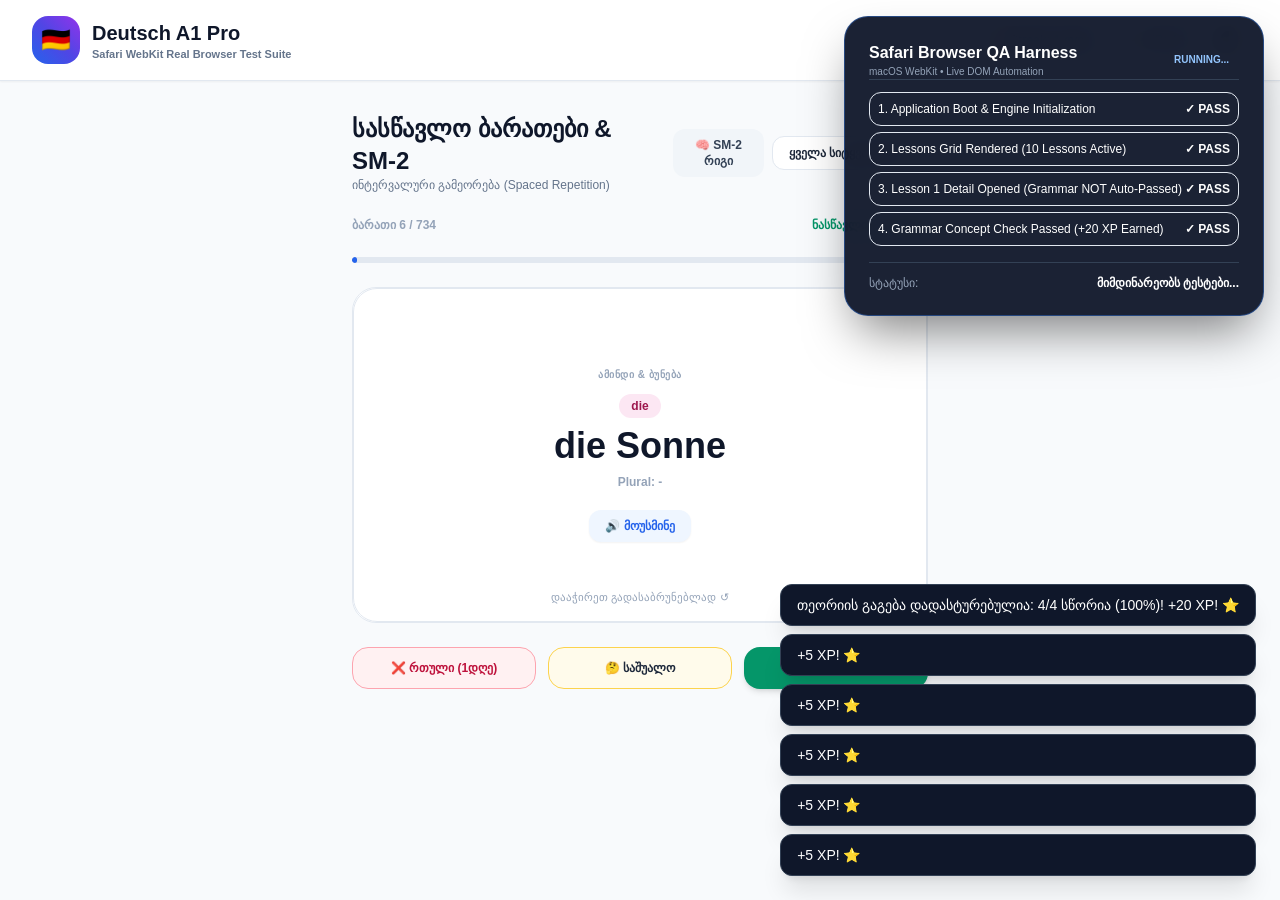
==== commit 80d65618: "feat(pedagogy): add preposition & case trainer (Akkusativ, Dativ & Wechselpräpositionen)" ====
--- a/tests/safari_browser_test.html
+++ b/tests/safari_browser_test.html
@@ -305,6 +305,17 @@
       const uAfterStory = JSON.parse(localStorage.getItem('deutsch_a1_pro_v3') || '{"xp":0}');
       const storyCompleted = (uAfterStory.completedStories || []).includes('story_1');
       logItem(storyCompleted && app.state.storyScore === 3, "18. Kurzgeschichten A1 Mini-Story Reading & Comprehension Check");
+
+      // 19. Kasus & Preposition Trainer (Hub Mode 4)
+      app.setTab('article-trainer');
+      await sleep(100);
+      app.setTrainerMode('cases');
+      await sleep(100);
+      const curCase = app.state.caseCurrentDrill;
+      const initialCaseScore = app.state.caseScore;
+      if (curCase) app.guessCase(curCase.correct);
+      await sleep(100);
+      logItem(app.state.caseScore === initialCaseScore + 1, "19. Kasus & Preposition Trainer (Akkusativ, Dativ & Wechselpräpositionen)");
       } catch (suiteErr) {
         failed++;
         testDetails.push({ ok: false, title: "Critical suite error: " + suiteErr.message });
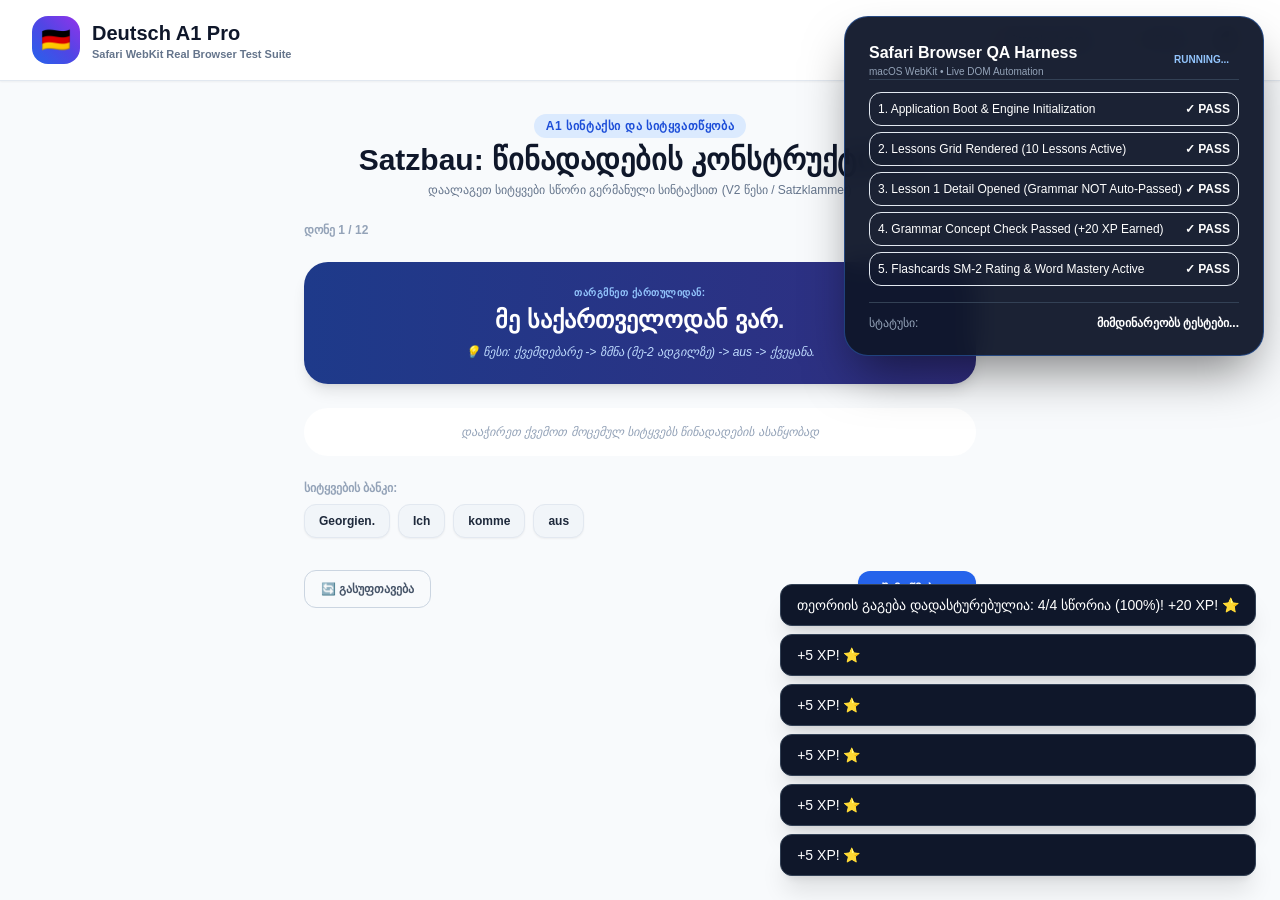
==== commit bbf4ae92: "feat: implement Hör-Diktat Lab (15 tasks), Profile JSON Backup & Restore, bump sw to v6" ====
--- a/tests/safari_browser_test.html
+++ b/tests/safari_browser_test.html
@@ -316,6 +316,21 @@
       if (curCase) app.guessCase(curCase.correct);
       await sleep(100);
       logItem(app.state.caseScore === initialCaseScore + 1, "19. Kasus & Preposition Trainer (Akkusativ, Dativ & Wechselpräpositionen)");
+
+      // 20. Hör-Diktat Lab & Profile JSON Backup Sync
+      app.setTab('labs');
+      await sleep(100);
+      app.switchLabTab('diktat');
+      await sleep(100);
+      app.switchDiktatCategory('buchstabieren');
+      app.onDiktatInput('Schneider');
+      app.submitDiktat();
+      await sleep(100);
+      const uDiktat = JSON.parse(localStorage.getItem('deutsch_a1_pro_v3') || '{}');
+      const diktatPassed = (uDiktat.completedDiktat || []).includes('dik_1');
+      const backupJSON = app.exportUserDataJSON();
+      const backupValid = typeof backupJSON === 'string' && backupJSON.length > 50;
+      logItem(Boolean(diktatPassed && backupValid), "20. Hör-Diktat Lab & Profile JSON Backup Sync System");
       } catch (suiteErr) {
         failed++;
         testDetails.push({ ok: false, title: "Critical suite error: " + suiteErr.message });
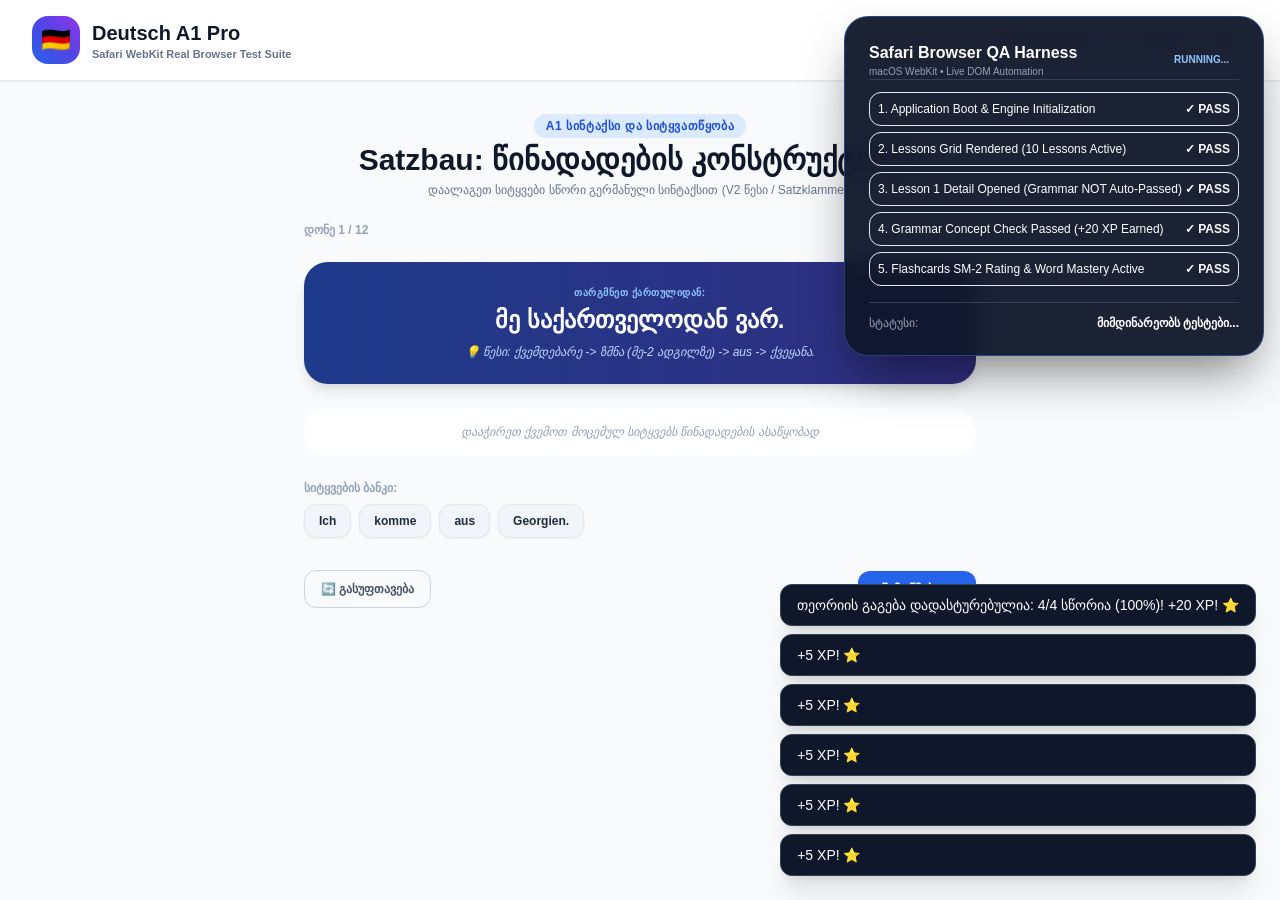
==== commit 3c17097c: "feat: add Trennbare Verben Trainer (35 drills) and Weekly Goal & Streak Freeze system" ====
--- a/tests/safari_browser_test.html
+++ b/tests/safari_browser_test.html
@@ -331,6 +331,28 @@
       const backupJSON = app.exportUserDataJSON();
       const backupValid = typeof backupJSON === 'string' && backupJSON.length > 50;
       logItem(Boolean(diktatPassed && backupValid), "20. Hör-Diktat Lab & Profile JSON Backup Sync System");
+
+      // 21. Trennbare Verben & Satzklammer Trainer (Hub Mode 5)
+      app.setTab('article-trainer');
+      await sleep(100);
+      app.setTrainerMode('trennbare');
+      await sleep(100);
+      const curTrenn = app.state.trennbarCurrentDrill;
+      const initTrennScore = app.state.trennbarScore;
+      if (curTrenn) app.guessTrennbare(curTrenn.correct);
+      await sleep(100);
+      logItem(app.state.trennbarScore === initTrennScore + 1, "21. Trennbare Verben & Satzklammer Trainer (Präsens, Modals & Perfekt)");
+
+      // 22. Weekly Goal & Streak Freeze System
+      app.setTab('profile');
+      await sleep(100);
+      app.setDailyXpGoal(100);
+      await sleep(50);
+      const uGoal = JSON.parse(localStorage.getItem('deutsch_a1_pro_v3') || '{}');
+      const freezeBtnWorked = (uGoal.xp >= 50) ? app.buyStreakFreeze() : true;
+      await sleep(50);
+      const profileHtml = document.getElementById('main-content').innerHTML;
+      logItem(Boolean(uGoal.dailyXpGoal === 100 && freezeBtnWorked && profileHtml.indexOf('Streak Freeze') !== -1), "22. Weekly Goal, 7-Day Activity Chart & Streak Freeze System");
       } catch (suiteErr) {
         failed++;
         testDetails.push({ ok: false, title: "Critical suite error: " + suiteErr.message });
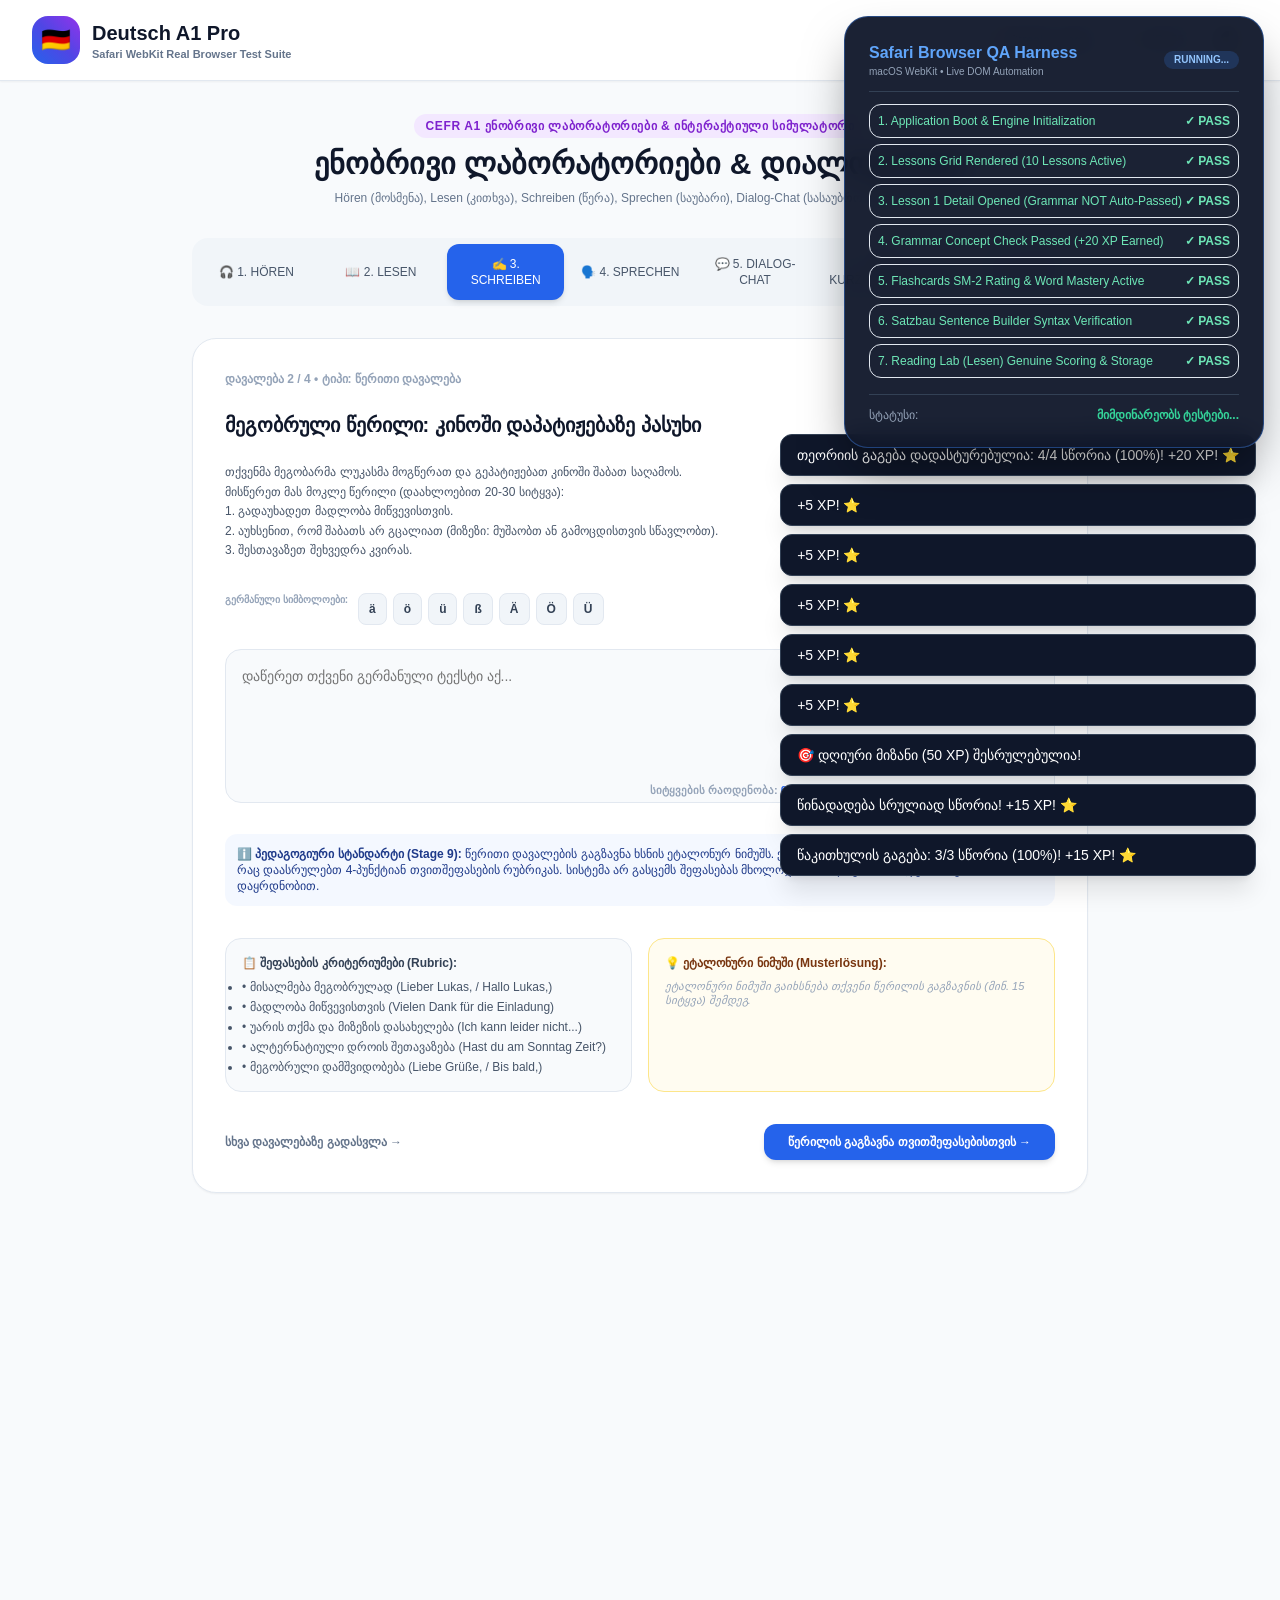
==== commit a605a2c6: "fix: complete offline CSS utility coverage, gradient engine, borders, mobile theme toggle, and lab c" ====
--- a/tests/safari_browser_test.html
+++ b/tests/safari_browser_test.html
@@ -349,7 +349,7 @@
       app.setDailyXpGoal(100);
       await sleep(50);
       const uGoal = JSON.parse(localStorage.getItem('deutsch_a1_pro_v3') || '{}');
-      const freezeBtnWorked = (uGoal.xp >= 50) ? app.buyStreakFreeze() : true;
+      const freezeBtnWorked = (uGoal.xp >= 50 && (uGoal.streakFreezes || 0) < 3) ? app.buyStreakFreeze() : true;
       await sleep(50);
       const profileHtml = document.getElementById('main-content').innerHTML;
       logItem(Boolean(uGoal.dailyXpGoal === 100 && freezeBtnWorked && profileHtml.indexOf('Streak Freeze') !== -1), "22. Weekly Goal, 7-Day Activity Chart & Streak Freeze System");
--- a/css/style.css
+++ b/css/style.css
@@ -102,7 +102,7 @@
 .flex { display: flex; }
 .inline-flex { display: inline-flex; }
 .grid { display: grid; }
-.hidden { display: none !important; }
+.hidden { display: none; }
 
 /* Positioning */
 .relative { position: relative; }
@@ -303,16 +303,21 @@
 .bg-indigo-900 { background-color: var(--indigo-900); }
 
 /* Gradients */
-.bg-gradient-to-r { background-image: linear-gradient(to right, var(--tw-gradient-stops, #2563eb, #4338ca)); }
-.bg-gradient-to-br { background-image: linear-gradient(to bottom right, var(--tw-gradient-stops, #eff6ff, #e0e7ff)); }
-.bg-gradient-to-tr { background-image: linear-gradient(to top right, var(--tw-gradient-stops, #2563eb, #7e22ce)); }
-
-.from-blue-600 { --tw-gradient-from: #2563eb; --tw-gradient-stops: var(--tw-gradient-from), #4f46e5; }
-.from-blue-700 { --tw-gradient-from: #1d4ed8; --tw-gradient-stops: var(--tw-gradient-from), #4338ca; }
-.from-blue-900 { --tw-gradient-from: #1e3a8a; --tw-gradient-stops: var(--tw-gradient-from), #312e81; }
-.from-blue-50 { --tw-gradient-from: #eff6ff; --tw-gradient-stops: var(--tw-gradient-from), #e0e7ff; }
-.via-indigo-600 { --tw-gradient-stops: var(--tw-gradient-from), #4f46e5, #9333ea; }
-.via-indigo-700 { --tw-gradient-stops: var(--tw-gradient-from), #4338ca, #7e22ce; }
+*, ::before, ::after {
+  --tw-gradient-from: transparent;
+  --tw-gradient-to: transparent;
+  --tw-gradient-stops: var(--tw-gradient-from), var(--tw-gradient-to);
+}
+.bg-gradient-to-r { background-image: linear-gradient(to right, var(--tw-gradient-stops)); }
+.bg-gradient-to-br { background-image: linear-gradient(to bottom right, var(--tw-gradient-stops)); }
+.bg-gradient-to-tr { background-image: linear-gradient(to top right, var(--tw-gradient-stops)); }
+
+.from-blue-600 { --tw-gradient-from: #2563eb; --tw-gradient-stops: var(--tw-gradient-from), var(--tw-gradient-to); }
+.from-blue-700 { --tw-gradient-from: #1d4ed8; --tw-gradient-stops: var(--tw-gradient-from), var(--tw-gradient-to); }
+.from-blue-900 { --tw-gradient-from: #1e3a8a; --tw-gradient-stops: var(--tw-gradient-from), var(--tw-gradient-to); }
+.from-blue-50 { --tw-gradient-from: #eff6ff; --tw-gradient-stops: var(--tw-gradient-from), var(--tw-gradient-to); }
+.via-indigo-600 { --tw-gradient-stops: var(--tw-gradient-from), #4f46e5, var(--tw-gradient-to); }
+.via-indigo-700 { --tw-gradient-stops: var(--tw-gradient-from), #4338ca, var(--tw-gradient-to); }
 .to-purple-600 { --tw-gradient-to: #9333ea; }
 .to-purple-700 { --tw-gradient-to: #7e22ce; }
 .to-purple-800 { --tw-gradient-to: #6b21a8; }
@@ -380,11 +385,17 @@
 .whitespace-pre-line { white-space: pre-line; }
 
 /* --- 6. BORDERS, SHADOWS & ROUNDED --- */
-.border { border: 1px solid var(--slate-200); }
-.border-b { border-bottom: 1px solid var(--slate-200); }
-.border-b-2 { border-bottom-width: 2px; }
-.border-t { border-top: 1px solid var(--slate-200); }
-.border-l-4 { border-left-width: 4px; }
+.border { border-width: 1px; border-style: solid; border-color: var(--slate-200); }
+.border-2 { border-width: 2px; border-style: solid; border-color: var(--slate-200); }
+.border-4 { border-width: 4px; border-style: solid; border-color: var(--slate-200); }
+.border-8 { border-width: 8px; border-style: solid; border-color: var(--slate-200); }
+.border-b { border-bottom-width: 1px; border-bottom-style: solid; border-bottom-color: var(--slate-200); }
+.border-b-2 { border-bottom-width: 2px; border-bottom-style: solid; border-bottom-color: var(--slate-200); }
+.border-t { border-top-width: 1px; border-top-style: solid; border-top-color: var(--slate-200); }
+.border-y-2 { border-top-width: 2px; border-bottom-width: 2px; border-top-style: solid; border-bottom-style: solid; border-color: var(--slate-200); }
+.border-l-4 { border-left-width: 4px; border-left-style: solid; border-left-color: var(--slate-200); }
+.border-dashed { border-style: dashed; }
+.border-double { border-style: double; }
 .border-transparent { border-color: transparent; }
 
 .border-slate-100 { border-color: var(--slate-100); }
@@ -657,6 +668,420 @@
 }
 .mic-pulse {
   animation: micPulse 1.2s infinite ease-in-out;
+}
+
+
+/* --- 10. COMPLETE VISUAL, TEXTURING & COMPONENT POLISH --- */
+.space-x-1 > :not([hidden]) ~ :not([hidden]) { margin-left: 0.25rem; }
+.space-y-0\.5 > :not([hidden]) ~ :not([hidden]) { margin-top: 0.125rem; }
+.space-y-2\.5 > :not([hidden]) ~ :not([hidden]) { margin-top: 0.625rem; }
+.space-y-3\.5 > :not([hidden]) ~ :not([hidden]) { margin-top: 0.875rem; }
+.space-y-5 > :not([hidden]) ~ :not([hidden]) { margin-top: 1.25rem; }
+.divide-y > :not([hidden]) ~ :not([hidden]) { border-top: 1px solid var(--slate-100); }
+.divide-slate-100 > :not([hidden]) ~ :not([hidden]) { border-top-color: var(--slate-100); }
+html.dark .dark\:divide-slate-700 > :not([hidden]) ~ :not([hidden]) { border-top-color: var(--slate-700); }
+
+.scrollbar-none { -ms-overflow-style: none; scrollbar-width: none; }
+.scrollbar-none::-webkit-scrollbar { display: none; }
+
+@keyframes pulse { 0%, 100% { opacity: 1; } 50% { opacity: 0.5; } }
+.animate-pulse { animation: pulse 2s cubic-bezier(0.4, 0, 0.6, 1) infinite; }
+
+@keyframes popIn {
+  0% { opacity: 0; transform: scale(0.95) translateY(6px); }
+  100% { opacity: 1; transform: scale(1) translateY(0); }
+}
+.animate-popIn { animation: popIn 0.22s ease-out forwards; }
+
+.pro-glow { box-shadow: 0 0 20px rgba(251, 191, 36, 0.35); }
+.speaking-active {
+  background-color: #2563eb !important;
+  color: #ffffff !important;
+  box-shadow: 0 0 0 3px rgba(59, 130, 246, 0.35);
+}
+
+.-translate-x-1\/2 { transform: translateX(-50%); }
+.-translate-y-1\/2 { transform: translateY(-50%); }
+.active\:scale-95:active { transform: scale(0.95); }
+.active\:scale-\[0\.99\]:active { transform: scale(0.99); }
+.antialiased { -webkit-font-smoothing: antialiased; -moz-osx-font-smoothing: grayscale; }
+.backdrop-blur-md { -webkit-backdrop-filter: blur(12px); backdrop-filter: blur(12px); }
+.backdrop-blur-sm { -webkit-backdrop-filter: blur(4px); backdrop-filter: blur(4px); }
+.bg-amber-50\/40 { background-color: rgba(255, 251, 235, 0.4); }
+.bg-amber-500\/20 { background-color: rgba(245, 158, 11, 0.2); }
+.bg-blue-100\/60 { background-color: rgba(219, 234, 254, 0.6); }
+.bg-blue-500\/20 { background-color: rgba(59, 130, 246, 0.2); }
+.bg-blue-500\/30 { background-color: rgba(59, 130, 246, 0.3); }
+.bg-blue-600\/80 { background-color: rgba(37, 99, 235, 0.8); }
+.bg-cyan-500\/20 { background-color: rgba(6, 182, 212, 0.2); }
+.bg-emerald-200 { background-color: rgb(167, 243, 208); }
+.bg-emerald-500\/30 { background-color: rgba(16, 185, 129, 0.3); }
+.bg-indigo-100 { background-color: rgb(224, 231, 255); }
+.bg-indigo-50\/70 { background-color: rgba(238, 242, 255, 0.7); }
+.bg-indigo-500 { background-color: rgb(99, 102, 241); }
+.bg-purple-100 { background-color: rgb(243, 232, 255); }
+.bg-purple-50 { background-color: rgb(250, 245, 255); }
+.bg-purple-50\/70 { background-color: rgba(250, 245, 255, 0.7); }
+.bg-purple-500\/20 { background-color: rgba(168, 85, 247, 0.2); }
+.bg-purple-500\/30 { background-color: rgba(168, 85, 247, 0.3); }
+.bg-rose-50\/50 { background-color: rgba(255, 241, 242, 0.5); }
+.bg-rose-500\/20 { background-color: rgba(244, 63, 94, 0.2); }
+.bg-slate-50\/50 { background-color: rgba(248, 250, 252, 0.5); }
+.bg-slate-950\/10 { background-color: rgba(2, 6, 23, 0.1); }
+.bg-white\/5 { background-color: rgba(255, 255, 255, 0.05); }
+.bg-white\/70 { background-color: rgba(255, 255, 255, 0.7); }
+.bg-yellow-400 { background-color: rgb(250, 204, 21); }
+.border-amber-200\/60 { border-color: rgba(253, 230, 138, 0.6); }
+.border-amber-200\/80 { border-color: rgba(253, 230, 138, 0.8); }
+.border-amber-300\/40 { border-color: rgba(252, 211, 77, 0.4); }
+.border-amber-300\/80 { border-color: rgba(252, 211, 77, 0.8); }
+.border-amber-400 { border-color: rgb(251, 191, 36); }
+.border-amber-400\/30 { border-color: rgba(251, 191, 36, 0.3); }
+.border-amber-600\/80 { border-color: rgba(217, 119, 6, 0.8); }
+.border-black\/5 { border-color: rgba(0, 0, 0, 0.05); }
+.border-blue-200\/60 { border-color: rgba(191, 219, 254, 0.6); }
+.border-blue-400\/30 { border-color: rgba(96, 165, 250, 0.3); }
+.border-blue-800\/40 { border-color: rgba(30, 64, 175, 0.4); }
+.border-cyan-200 { border-color: rgb(165, 243, 252); }
+.border-cyan-200\/60 { border-color: rgba(165, 243, 252, 0.6); }
+.border-emerald-400 { border-color: rgb(52, 211, 153); }
+.border-indigo-100 { border-color: rgb(224, 231, 255); }
+.border-indigo-700\/50 { border-color: rgba(67, 56, 202, 0.5); }
+.border-indigo-900\/50 { border-color: rgba(49, 46, 129, 0.5); }
+.border-purple-200 { border-color: rgb(233, 213, 255); }
+.border-purple-400\/30 { border-color: rgba(192, 132, 252, 0.3); }
+.border-purple-500\/20 { border-color: rgba(168, 85, 247, 0.2); }
+.border-rose-200 { border-color: rgb(254, 205, 211); }
+.border-rose-400\/30 { border-color: rgba(251, 113, 133, 0.3); }
+.border-slate-200\/60 { border-color: rgba(226, 232, 240, 0.6); }
+.border-slate-800 { border-color: rgb(30, 41, 59); }
+.border-slate-900 { border-color: rgb(15, 23, 42); }
+.border-white\/10 { border-color: rgba(255, 255, 255, 0.1); }
+.border-white\/20 { border-color: rgba(255, 255, 255, 0.2); }
+html.dark .dark\:bg-amber-900\/40 { background-color: rgba(120, 53, 15, 0.4); }
+html.dark .dark\:bg-amber-950\/20 { background-color: rgba(69, 26, 3, 0.2); }
+html.dark .dark\:bg-amber-950\/40 { background-color: rgba(69, 26, 3, 0.4); }
+html.dark .dark\:bg-amber-950\/60 { background-color: rgba(69, 26, 3, 0.6); }
+html.dark .dark\:bg-blue-900\/30 { background-color: rgba(30, 58, 138, 0.3); }
+html.dark .dark\:bg-blue-950\/40 { background-color: rgba(23, 37, 84, 0.4); }
+html.dark .dark\:bg-emerald-800 { background-color: rgb(6, 95, 70); }
+html.dark .dark\:bg-emerald-950 { background-color: rgb(2, 44, 34); }
+html.dark .dark\:bg-emerald-950\/30 { background-color: rgba(2, 44, 34, 0.3); }
+html.dark .dark\:bg-emerald-950\/40 { background-color: rgba(2, 44, 34, 0.4); }
+html.dark .dark\:bg-indigo-900\/40 { background-color: rgba(49, 46, 129, 0.4); }
+html.dark .dark\:bg-indigo-950\/40 { background-color: rgba(30, 27, 75, 0.4); }
+html.dark .dark\:bg-purple-900\/40 { background-color: rgba(88, 28, 135, 0.4); }
+html.dark .dark\:bg-purple-950\/40 { background-color: rgba(59, 7, 100, 0.4); }
+html.dark .dark\:bg-rose-900\/40 { background-color: rgba(136, 19, 55, 0.4); }
+html.dark .dark\:bg-rose-950\/20 { background-color: rgba(76, 5, 25, 0.2); }
+html.dark .dark\:bg-slate-700\/50 { background-color: rgba(51, 65, 85, 0.5); }
+html.dark .dark\:bg-slate-800\/80 { background-color: rgba(30, 41, 59, 0.8); }
+html.dark .dark\:bg-slate-800\/90 { background-color: rgba(30, 41, 59, 0.9); }
+html.dark .dark\:bg-slate-900\/40 { background-color: rgba(15, 23, 42, 0.4); }
+html.dark .dark\:bg-slate-900\/50 { background-color: rgba(15, 23, 42, 0.5); }
+html.dark .dark\:bg-slate-900\/60 { background-color: rgba(15, 23, 42, 0.6); }
+html.dark .dark\:bg-slate-900\/70 { background-color: rgba(15, 23, 42, 0.7); }
+html.dark .dark\:border-amber-700\/60 { border-color: rgba(180, 83, 9, 0.6); }
+html.dark .dark\:border-amber-800\/40 { border-color: rgba(146, 64, 14, 0.4); }
+html.dark .dark\:border-amber-900\/40 { border-color: rgba(120, 53, 15, 0.4); }
+html.dark .dark\:border-amber-900\/50 { border-color: rgba(120, 53, 15, 0.5); }
+html.dark .dark\:border-amber-900\/60 { border-color: rgba(120, 53, 15, 0.6); }
+html.dark .dark\:border-blue-900\/30 { border-color: rgba(30, 58, 138, 0.3); }
+html.dark .dark\:border-blue-900\/50 { border-color: rgba(30, 58, 138, 0.5); }
+html.dark .dark\:border-blue-900\/60 { border-color: rgba(30, 58, 138, 0.6); }
+html.dark .dark\:border-cyan-800\/30 { border-color: rgba(21, 94, 117, 0.3); }
+html.dark .dark\:border-cyan-800\/40 { border-color: rgba(21, 94, 117, 0.4); }
+html.dark .dark\:border-emerald-800 { border-color: rgb(6, 95, 70); }
+html.dark .dark\:border-indigo-900\/40 { border-color: rgba(49, 46, 129, 0.4); }
+html.dark .dark\:border-purple-800 { border-color: rgb(107, 33, 168); }
+html.dark .dark\:border-purple-800\/60 { border-color: rgba(107, 33, 168, 0.6); }
+html.dark .dark\:border-purple-900\/50 { border-color: rgba(88, 28, 135, 0.5); }
+html.dark .dark\:border-purple-900\/60 { border-color: rgba(88, 28, 135, 0.6); }
+html.dark .dark\:border-rose-900\/40 { border-color: rgba(136, 19, 55, 0.4); }
+html.dark .dark\:border-rose-900\/50 { border-color: rgba(136, 19, 55, 0.5); }
+html.dark .dark\:border-slate-600\/60 { border-color: rgba(71, 85, 105, 0.6); }
+html.dark .dark\:border-slate-700\/60 { border-color: rgba(51, 65, 85, 0.6); }
+html.dark .dark\:border-slate-700\/80 { border-color: rgba(51, 65, 85, 0.8); }
+html.dark .dark\:border-slate-800 { border-color: rgb(30, 41, 59); }
+html.dark .dark\:border-white\/10 { border-color: rgba(255, 255, 255, 0.1); }
+html.dark .dark\:from-cyan-950\/30 { --tw-gradient-from: rgba(8, 51, 68, 0.3); --tw-gradient-stops: var(--tw-gradient-from), var(--tw-gradient-to); }
+html.dark .dark\:from-slate-800 { --tw-gradient-from: rgb(30, 41, 59); --tw-gradient-stops: var(--tw-gradient-from), var(--tw-gradient-to); }
+html.dark .group:hover .dark\:group-hover\:text-purple-300 { color: rgb(216, 180, 254); }
+html.dark .dark\:hover\:bg-amber-950\/40:hover { background-color: rgba(69, 26, 3, 0.4); }
+html.dark .dark\:hover\:bg-indigo-950\/40:hover { background-color: rgba(30, 27, 75, 0.4); }
+html.dark .dark\:hover\:bg-purple-950\/20:hover { background-color: rgba(59, 7, 100, 0.2); }
+html.dark .dark\:hover\:bg-purple-950\/40:hover { background-color: rgba(59, 7, 100, 0.4); }
+html.dark .dark\:hover\:bg-rose-950\/40:hover { background-color: rgba(76, 5, 25, 0.4); }
+html.dark .dark\:hover\:bg-slate-600:hover { background-color: rgb(71, 85, 105); }
+html.dark .dark\:hover\:bg-slate-700:hover { background-color: rgb(51, 65, 85); }
+html.dark .dark\:hover\:bg-slate-700\/20:hover { background-color: rgba(51, 65, 85, 0.2); }
+html.dark .dark\:hover\:bg-slate-700\/30:hover { background-color: rgba(51, 65, 85, 0.3); }
+html.dark .dark\:hover\:bg-slate-800:hover { background-color: rgb(30, 41, 59); }
+html.dark .dark\:hover\:border-purple-400:hover { border-color: rgb(192, 132, 252); }
+html.dark .dark\:hover\:text-blue-400:hover { color: rgb(96, 165, 250); }
+html.dark .dark\:hover\:text-slate-200:hover { color: rgb(226, 232, 240); }
+html.dark .dark\:hover\:text-white:hover { color: rgb(255, 255, 255); }
+html.dark .dark\:text-amber-400 { color: rgb(251, 191, 36); }
+html.dark .dark\:text-blue-200 { color: rgb(191, 219, 254); }
+html.dark .dark\:text-cyan-300 { color: rgb(103, 232, 249); }
+html.dark .dark\:text-emerald-100 { color: rgb(209, 250, 229); }
+html.dark .dark\:text-emerald-200 { color: rgb(167, 243, 208); }
+html.dark .dark\:text-emerald-300 { color: rgb(110, 231, 183); }
+html.dark .dark\:text-indigo-300 { color: rgb(165, 180, 252); }
+html.dark .dark\:text-indigo-400 { color: rgb(129, 140, 248); }
+html.dark .dark\:text-purple-200 { color: rgb(233, 213, 255); }
+html.dark .dark\:text-purple-300 { color: rgb(216, 180, 254); }
+html.dark .dark\:text-purple-400 { color: rgb(192, 132, 252); }
+html.dark .dark\:text-rose-400 { color: rgb(251, 113, 133); }
+html.dark .dark\:to-slate-900 { --tw-gradient-to: rgb(15, 23, 42); }
+html.dark .dark\:via-slate-850 { --tw-gradient-stops: var(--tw-gradient-from), rgb(23, 32, 48), var(--tw-gradient-to); }
+.disabled\:opacity-50:disabled { opacity: 0.5; }
+.duration-500 { transition-duration: 500ms; }
+.focus\:border-amber-400:focus { border-color: rgb(251, 191, 36); }
+.focus\:border-blue-500:focus { border-color: rgb(59, 130, 246); }
+.focus\:border-blue-600:focus { border-color: rgb(37, 99, 235); }
+.focus\:border-emerald-400:focus { border-color: rgb(52, 211, 153); }
+.focus\:outline-none:focus { outline: 2px solid transparent; outline-offset: 2px; }
+.focus\:ring-2:focus { box-shadow: 0 0 0 2px var(--tw-ring-color, #3b82f6); }
+.focus\:ring-blue-500:focus { --tw-ring-color: rgb(59, 130, 246); }
+.font-mono { font-family: var(--font-mono); }
+.font-serif { font-family: Georgia, Cambria, "Times New Roman", serif; }
+.from-amber-400 { --tw-gradient-from: rgb(251, 191, 36); --tw-gradient-stops: var(--tw-gradient-from), var(--tw-gradient-to); }
+.from-amber-500 { --tw-gradient-from: rgb(245, 158, 11); --tw-gradient-stops: var(--tw-gradient-from), var(--tw-gradient-to); }
+.from-amber-500\/10 { --tw-gradient-from: rgba(245, 158, 11, 0.1); --tw-gradient-stops: var(--tw-gradient-from), var(--tw-gradient-to); }
+.from-cyan-50 { --tw-gradient-from: rgb(236, 254, 255); --tw-gradient-stops: var(--tw-gradient-from), var(--tw-gradient-to); }
+.from-emerald-500 { --tw-gradient-from: rgb(16, 185, 129); --tw-gradient-stops: var(--tw-gradient-from), var(--tw-gradient-to); }
+.from-indigo-900 { --tw-gradient-from: rgb(49, 46, 129); --tw-gradient-stops: var(--tw-gradient-from), var(--tw-gradient-to); }
+.from-purple-50 { --tw-gradient-from: rgb(250, 245, 255); --tw-gradient-stops: var(--tw-gradient-from), var(--tw-gradient-to); }
+.from-purple-900 { --tw-gradient-from: rgb(88, 28, 135); --tw-gradient-stops: var(--tw-gradient-from), var(--tw-gradient-to); }
+.from-rose-900 { --tw-gradient-from: rgb(136, 19, 55); --tw-gradient-stops: var(--tw-gradient-from), var(--tw-gradient-to); }
+.from-slate-900 { --tw-gradient-from: rgb(15, 23, 42); --tw-gradient-stops: var(--tw-gradient-from), var(--tw-gradient-to); }
+.grid-cols-7 { grid-template-columns: repeat(7, minmax(0, 1fr)); }
+.group:hover .group-hover\:scale-105 { transform: scale(1.05); }
+.group:hover .group-hover\:text-purple-600 { color: rgb(147, 51, 234); }
+.group:hover .group-hover\:translate-x-0\.5 { transform: translateX(0.125rem); }
+.h-16 { height: 4rem; }
+.h-3 { height: 0.75rem; }
+.h-4 { height: 1rem; }
+.h-7 { height: 1.75rem; }
+.h-8 { height: 2rem; }
+.hover\:bg-amber-100:hover { background-color: rgb(254, 243, 199); }
+.hover\:bg-amber-300:hover { background-color: rgb(252, 211, 77); }
+.hover\:bg-amber-400:hover { background-color: rgb(251, 191, 36); }
+.hover\:bg-amber-50:hover { background-color: rgb(255, 251, 235); }
+.hover\:bg-blue-100:hover { background-color: rgb(219, 234, 254); }
+.hover\:bg-blue-50:hover { background-color: rgb(239, 246, 255); }
+.hover\:bg-blue-50\/50:hover { background-color: rgba(239, 246, 255, 0.5); }
+.hover\:bg-blue-500:hover { background-color: rgb(59, 130, 246); }
+.hover\:bg-blue-700:hover { background-color: rgb(29, 78, 216); }
+.hover\:bg-emerald-400:hover { background-color: rgb(52, 211, 153); }
+.hover\:bg-emerald-50:hover { background-color: rgb(236, 253, 245); }
+.hover\:bg-emerald-700:hover { background-color: rgb(4, 120, 87); }
+.hover\:bg-indigo-400:hover { background-color: rgb(129, 140, 248); }
+.hover\:bg-indigo-50:hover { background-color: rgb(238, 242, 255); }
+.hover\:bg-indigo-700:hover { background-color: rgb(67, 56, 202); }
+.hover\:bg-purple-100:hover { background-color: rgb(243, 232, 255); }
+.hover\:bg-purple-50:hover { background-color: rgb(250, 245, 255); }
+.hover\:bg-purple-50\/50:hover { background-color: rgba(250, 245, 255, 0.5); }
+.hover\:bg-purple-700:hover { background-color: rgb(126, 34, 206); }
+.hover\:bg-rose-100:hover { background-color: rgb(255, 228, 230); }
+.hover\:bg-rose-50:hover { background-color: rgb(255, 241, 242); }
+.hover\:bg-rose-500:hover { background-color: rgb(244, 63, 94); }
+.hover\:bg-rose-700:hover { background-color: rgb(190, 18, 60); }
+.hover\:bg-slate-100:hover { background-color: rgb(241, 245, 249); }
+.hover\:bg-slate-200:hover { background-color: rgb(226, 232, 240); }
+.hover\:bg-slate-50:hover { background-color: rgb(248, 250, 252); }
+.hover\:bg-white\/20:hover { background-color: rgba(255, 255, 255, 0.2); }
+.hover\:border-amber-500:hover { border-color: rgb(245, 158, 11); }
+.hover\:border-blue-400:hover { border-color: rgb(96, 165, 250); }
+.hover\:border-blue-500\/40:hover { border-color: rgba(59, 130, 246, 0.4); }
+.hover\:border-indigo-500:hover { border-color: rgb(99, 102, 241); }
+.hover\:border-purple-500:hover { border-color: rgb(168, 85, 247); }
+.hover\:border-rose-500:hover { border-color: rgb(244, 63, 94); }
+.hover\:from-amber-300:hover { --tw-gradient-from: rgb(252, 211, 77); --tw-gradient-stops: var(--tw-gradient-from), var(--tw-gradient-to); }
+.hover\:from-amber-600:hover { --tw-gradient-from: rgb(217, 119, 6); --tw-gradient-stops: var(--tw-gradient-from), var(--tw-gradient-to); }
+.hover\:from-blue-700:hover { --tw-gradient-from: rgb(29, 78, 216); --tw-gradient-stops: var(--tw-gradient-from), var(--tw-gradient-to); }
+.hover\:scale-105:hover { transform: scale(1.05); }
+.hover\:shadow-md:hover { box-shadow: 0 4px 6px -1px rgba(0,0,0,0.1), 0 2px 4px -2px rgba(0,0,0,0.1); }
+.hover\:shadow-xl:hover { box-shadow: 0 20px 25px -5px rgba(0,0,0,0.1), 0 8px 10px -6px rgba(0,0,0,0.1); }
+.hover\:text-blue-600:hover { color: rgb(37, 99, 235); }
+.hover\:text-indigo-600:hover { color: rgb(79, 70, 229); }
+.hover\:text-purple-600:hover { color: rgb(147, 51, 234); }
+.hover\:text-slate-600:hover { color: rgb(71, 85, 105); }
+.hover\:text-slate-700:hover { color: rgb(51, 65, 85); }
+.hover\:text-slate-800:hover { color: rgb(30, 41, 59); }
+.hover\:text-slate-900:hover { color: rgb(15, 23, 42); }
+.hover\:text-slate-950:hover { color: rgb(2, 6, 23); }
+.hover\:text-white:hover { color: rgb(255, 255, 255); }
+.hover\:to-amber-400:hover { --tw-gradient-to: rgb(251, 191, 36); }
+.hover\:to-indigo-700:hover { --tw-gradient-to: rgb(67, 56, 202); }
+.hover\:to-yellow-600:hover { --tw-gradient-to: rgb(202, 138, 4); }
+.hover\:underline:hover { text-decoration: underline; }
+.leading-none { line-height: 1; }
+.leading-normal { line-height: 1.5; }
+.left-1\/2 { left: 50%; }
+.left-3\.5 { left: 0.875rem; }
+.left-4 { left: 1rem; }
+.line-clamp-2 { display: -webkit-box; -webkit-line-clamp: 2; -webkit-box-orient: vertical; overflow: hidden; }
+.list-disc { list-style-type: disc; padding-left: 1.25rem; }
+.max-h-\[520px\] { max-height: 520px; }
+.max-h-\[90vh\] { max-height: 90vh; }
+.max-h-\[92vh\] { max-height: 92vh; }
+.max-w-\[150px\] { max-width: 150px; }
+.max-w-\[200px\] { max-width: 200px; }
+.max-w-\[28px\] { max-width: 28px; }
+.max-w-\[85\%\] { max-width: 85%; }
+.max-w-full { max-width: 100%; }
+.mb-2\.5 { margin-bottom: 0.625rem; }
+.min-h-\[50px\] { min-height: 50px; }
+.min-h-\[90px\] { min-height: 90px; }
+.min-w-0 { min-width: 0; }
+.ml-2 { margin-left: 0.5rem; }
+.ml-auto { margin-left: auto; }
+.mt-0\.5 { margin-top: 0.125rem; }
+.mt-6 { margin-top: 1.5rem; }
+.mt-auto { margin-top: auto; }
+.my-3 { margin-top: 0.75rem; margin-bottom: 0.75rem; }
+.opacity-0 { opacity: 0; }
+.opacity-75 { opacity: 0.75; }
+.opacity-80 { opacity: 0.8; }
+.p-7 { padding: 1.75rem; }
+.pb-1 { padding-bottom: 0.25rem; }
+.pb-3 { padding-bottom: 0.75rem; }
+.pb-4 { padding-bottom: 1rem; }
+.pl-10 { padding-left: 2.5rem; }
+.pl-11 { padding-left: 2.75rem; }
+.placeholder-slate-400::placeholder { color: rgb(148, 163, 184); }
+.placeholder-slate-500::placeholder { color: rgb(100, 116, 139); }
+.pt-1 { padding-top: 0.25rem; }
+.pt-2\.5 { padding-top: 0.625rem; }
+.pt-4 { padding-top: 1rem; }
+.pt-6 { padding-top: 1.5rem; }
+.px-1\.5 { padding-left: 0.375rem; padding-right: 0.375rem; }
+.py-0\.2 { padding-top: 0.05rem; padding-bottom: 0.05rem; }
+.py-3\.5 { padding-top: 0.875rem; padding-bottom: 0.875rem; }
+.py-5 { padding-top: 1.25rem; padding-bottom: 1.25rem; }
+.right-3\.5 { right: 0.875rem; }
+.right-4 { right: 1rem; }
+.right-5 { right: 1.25rem; }
+.ring-2 { box-shadow: 0 0 0 2px var(--tw-ring-color, #3b82f6); }
+.ring-blue-500 { --tw-ring-color: rgb(59, 130, 246); }
+.rounded { border-radius: 0.25rem; }
+.rounded-md { border-radius: 0.375rem; }
+.rounded-t-lg { border-top-left-radius: 0.5rem; border-top-right-radius: 0.5rem; }
+.rounded-tl-sm { border-top-left-radius: 0.125rem; }
+.rounded-tr-sm { border-top-right-radius: 0.125rem; }
+.scroll-smooth { scroll-behavior: smooth; }
+.shadow-amber-500\/20 { --tw-shadow-color: rgba(245, 158, 11, 0.2); }
+.shadow-blue-500\/20 { --tw-shadow-color: rgba(59, 130, 246, 0.2); }
+.shadow-blue-500\/30 { --tw-shadow-color: rgba(59, 130, 246, 0.3); }
+.shadow-emerald-500\/20 { --tw-shadow-color: rgba(16, 185, 129, 0.2); }
+.shadow-emerald-600\/25 { --tw-shadow-color: rgba(5, 150, 105, 0.25); }
+.shadow-inner { box-shadow: inset 0 2px 4px 0 rgba(0,0,0,0.05); }
+.shadow-rose-500\/20 { --tw-shadow-color: rgba(244, 63, 94, 0.2); }
+.shrink-0 { flex-shrink: 0; }
+.text-7xl { font-size: 4.5rem; line-height: 1; }
+.text-\[10px\] { font-size: 10px; line-height: 1.35; }
+.text-\[11px\] { font-size: 11px; line-height: 1.35; }
+.text-\[6px\] { font-size: 6px; line-height: 1.35; }
+.text-\[7px\] { font-size: 7px; line-height: 1.35; }
+.text-\[8px\] { font-size: 8px; line-height: 1.35; }
+.text-\[9px\] { font-size: 9px; line-height: 1.35; }
+.text-amber-300 { color: rgb(252, 211, 77); }
+.text-amber-400 { color: rgb(251, 191, 36); }
+.text-amber-500 { color: rgb(245, 158, 11); }
+.text-amber-700 { color: rgb(180, 83, 9); }
+.text-amber-800 { color: rgb(146, 64, 14); }
+.text-blue-400 { color: rgb(96, 165, 250); }
+.text-blue-800 { color: rgb(30, 64, 175); }
+.text-cyan-800 { color: rgb(21, 94, 117); }
+.text-emerald-100 { color: rgb(209, 250, 229); }
+.text-emerald-300 { color: rgb(110, 231, 183); }
+.text-emerald-400 { color: rgb(52, 211, 153); }
+.text-emerald-800 { color: rgb(6, 95, 70); }
+.text-emerald-900 { color: rgb(6, 78, 59); }
+.text-indigo-200 { color: rgb(199, 210, 254); }
+.text-indigo-600 { color: rgb(79, 70, 229); }
+.text-indigo-700 { color: rgb(67, 56, 202); }
+.text-purple-200 { color: rgb(233, 213, 255); }
+.text-purple-300 { color: rgb(216, 180, 254); }
+.text-purple-400 { color: rgb(192, 132, 252); }
+.text-purple-600 { color: rgb(147, 51, 234); }
+.text-purple-700 { color: rgb(126, 34, 206); }
+.text-purple-800 { color: rgb(107, 33, 168); }
+.text-purple-900 { color: rgb(88, 28, 135); }
+.text-purple-950 { color: rgb(59, 7, 100); }
+.text-rose-300 { color: rgb(253, 164, 175); }
+.text-rose-800 { color: rgb(159, 18, 57); }
+.text-white\/80 { color: rgba(255, 255, 255, 0.8); }
+.text-yellow-300 { color: rgb(253, 224, 71); }
+.to-amber-500 { --tw-gradient-to: rgb(245, 158, 11); }
+.to-blue-50 { --tw-gradient-to: rgb(239, 246, 255); }
+.to-indigo-600 { --tw-gradient-to: rgb(79, 70, 229); }
+.to-indigo-950 { --tw-gradient-to: rgb(30, 27, 75); }
+.to-slate-900 { --tw-gradient-to: rgb(15, 23, 42); }
+.to-slate-950 { --tw-gradient-to: rgb(2, 6, 23); }
+.to-teal-600 { --tw-gradient-to: rgb(13, 148, 136); }
+.to-transparent { --tw-gradient-to: transparent; }
+.to-white { --tw-gradient-to: rgb(255, 255, 255); }
+.to-yellow-500 { --tw-gradient-to: rgb(234, 179, 8); }
+.top-1\/2 { top: 50%; }
+.top-2\.5 { top: 0.625rem; }
+.top-3 { top: 0.75rem; }
+.top-5 { top: 1.25rem; }
+.tracking-tight { letter-spacing: -0.025em; }
+.tracking-widest { letter-spacing: 0.1em; }
+.transition-colors { transition-property: color, background-color, border-color; transition-duration: 150ms; }
+.transition-opacity { transition-property: opacity; transition-duration: 150ms; }
+.transition-transform { transition-property: transform; transition-duration: 150ms; }
+.truncate { overflow: hidden; text-overflow: ellipsis; white-space: nowrap; }
+.underline { text-decoration: underline; }
+.via-amber-400\/5 { --tw-gradient-stops: var(--tw-gradient-from), rgba(251, 191, 36, 0.05), var(--tw-gradient-to); }
+.via-blue-900 { --tw-gradient-stops: var(--tw-gradient-from), rgb(30, 58, 138), var(--tw-gradient-to); }
+.via-indigo-50 { --tw-gradient-stops: var(--tw-gradient-from), rgb(238, 242, 255), var(--tw-gradient-to); }
+.via-indigo-950 { --tw-gradient-stops: var(--tw-gradient-from), rgb(30, 27, 75), var(--tw-gradient-to); }
+.via-slate-900 { --tw-gradient-stops: var(--tw-gradient-from), rgb(15, 23, 42), var(--tw-gradient-to); }
+.via-yellow-300 { --tw-gradient-stops: var(--tw-gradient-from), rgb(253, 224, 71), var(--tw-gradient-to); }
+.w-16 { width: 4rem; }
+.w-28 { width: 7rem; }
+.w-32 { width: 8rem; }
+.w-4 { width: 1rem; }
+.w-6 { width: 1.5rem; }
+.w-7 { width: 1.75rem; }
+@media (min-width: 640px) {
+  .sm\:col-span-2 { grid-column: span 2 / span 2; }
+  .sm\:flex { display: flex; }
+  .sm\:grid-cols-4 { grid-template-columns: repeat(4, minmax(0, 1fr)); }
+  .sm\:grid-cols-5 { grid-template-columns: repeat(5, minmax(0, 1fr)); }
+  .sm\:ml-auto { margin-left: auto; }
+  .sm\:w-auto { width: auto; }
+}
+
+@media (min-width: 768px) {
+  .md\:flex-row { flex-direction: row; }
+  .md\:gap-4 { gap: 1rem; }
+  .md\:items-center { align-items: center; }
+  .md\:max-w-\[75\%\] { max-width: 75%; }
+  .md\:p-12 { padding: 3rem; }
+  .md\:p-4 { padding: 1rem; }
+  .md\:p-5 { padding: 1.25rem; }
+  .md\:text-xs { font-size: 0.75rem; line-height: 1rem; }
+  .md\:w-auto { width: auto; }
+}
+
+@media (min-width: 1024px) {
+  .lg\:flex { display: flex; }
+}
+
+.grammar-table { width: 100%; border-collapse: collapse; }
+.grammar-table th, .grammar-table td { border: 1px solid var(--slate-200); padding: 0.5rem 0.75rem; text-align: left; }
+html.dark .grammar-table th, html.dark .grammar-table td { border-color: var(--slate-700); }
+.sentence-chip { display: inline-flex; align-items: center; user-select: none; }
+@media (min-width: 768px) {
+  .md\:space-x-2 > :not([hidden]) ~ :not([hidden]) { margin-left: 0.5rem; }
+}
+@media (min-width: 1024px) {
+  .lg\:hidden { display: none; }
 }
 
 /* Certificate Print Stylesheet */
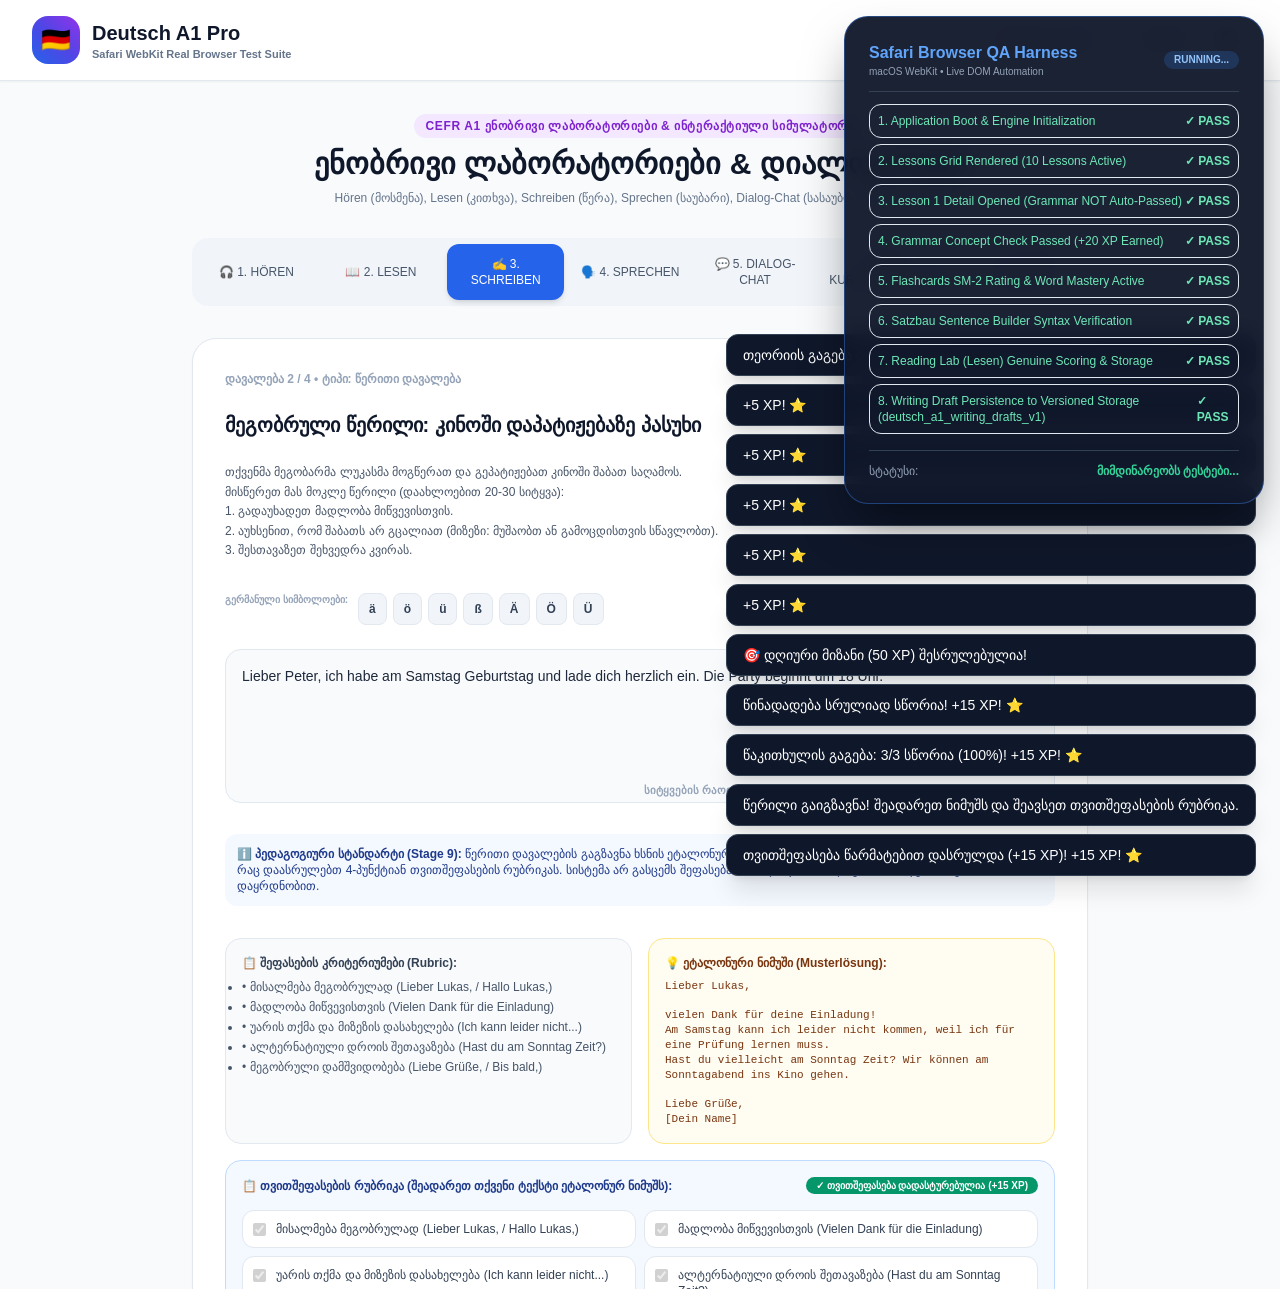
==== commit eef38308: "feat: add Zahlen, Uhrzeit & Datum Trainer (36 A1 drills) with TTS and QA coverage" ====
--- a/tests/safari_browser_test.html
+++ b/tests/safari_browser_test.html
@@ -353,6 +353,16 @@
       await sleep(50);
       const profileHtml = document.getElementById('main-content').innerHTML;
       logItem(Boolean(uGoal.dailyXpGoal === 100 && freezeBtnWorked && profileHtml.indexOf('Streak Freeze') !== -1), "22. Weekly Goal, 7-Day Activity Chart & Streak Freeze System");
+
+      // 23. Zahlen, Uhrzeit & Datum Trainer
+      app.setTab('article-trainer');
+      app.setTrainerMode('zahlen');
+      await sleep(100);
+      const curZahlen = app.state.zahlenCurrentDrill;
+      const initZahlenScore = app.state.zahlenScore;
+      if (curZahlen) app.guessZahlen(curZahlen.correct);
+      await sleep(100);
+      logItem(app.state.zahlenScore === initZahlenScore + 1, "23. Zahlen, Uhrzeit & Datum Trainer (Numbers, Clock & Dates)");
       } catch (suiteErr) {
         failed++;
         testDetails.push({ ok: false, title: "Critical suite error: " + suiteErr.message });
--- a/css/style.css
+++ b/css/style.css
@@ -1090,6 +1090,21 @@
   margin: 1cm;
 }
 
+
+/* Zahlen, Uhrzeit & Datum Trainer cyan utilities */
+.bg-cyan-100 { background-color: #cffafe; }
+.bg-cyan-600 { background-color: #0891b2; }
+.dark .dark\:bg-cyan-900\/40 { background-color: rgba(22, 78, 99, 0.4); }
+.text-cyan-700 { color: #0e7490; }
+.text-cyan-600 { color: #0891b2; }
+.dark .dark\:text-cyan-400 { color: #22d3ee; }
+.hover\:text-cyan-600:hover { color: #0891b2; }
+.from-cyan-900 { --tw-gradient-from: #164e63; --tw-gradient-stops: var(--tw-gradient-from), var(--tw-gradient-to, rgba(22, 78, 99, 0)); }
+.border-cyan-400\/30 { border-color: rgba(34, 211, 238, 0.3); border-style: solid; }
+.hover\:bg-cyan-50:hover { background-color: #ecfeff; }
+.dark .dark\:hover\:bg-cyan-950\/40:hover { background-color: rgba(8, 51, 68, 0.4); }
+.hover\:border-cyan-500:hover { border-color: #06b6d4; }
+
 @media print {
   html, body {
     background: #ffffff !important;
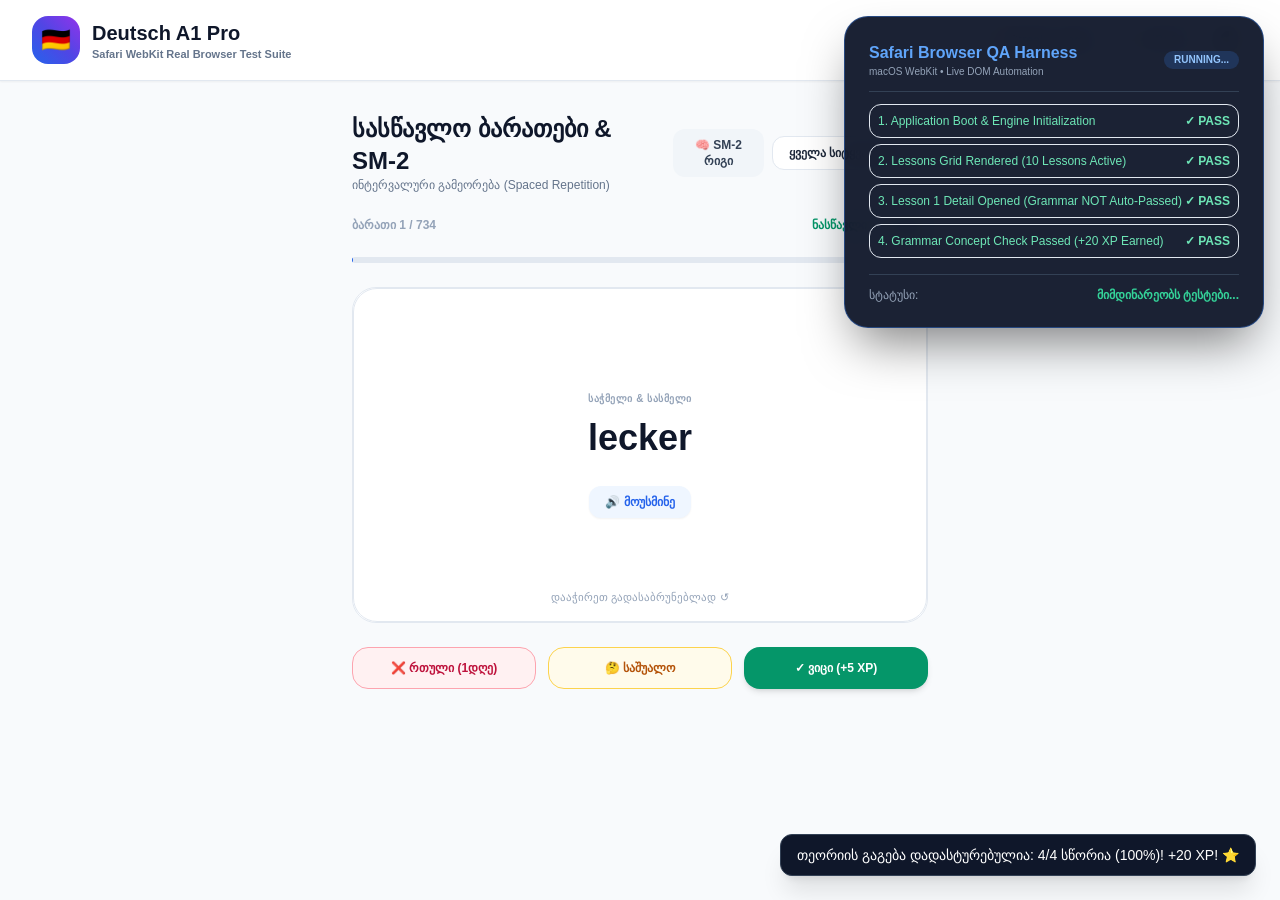
==== commit 1eb2e556: "feat: add Fehlerbuch (Mistake Notebook & Smart Review) across all 6 trainers" ====
--- a/tests/safari_browser_test.html
+++ b/tests/safari_browser_test.html
@@ -363,6 +363,21 @@
       if (curZahlen) app.guessZahlen(curZahlen.correct);
       await sleep(100);
       logItem(app.state.zahlenScore === initZahlenScore + 1, "23. Zahlen, Uhrzeit & Datum Trainer (Numbers, Clock & Dates)");
+
+      // 24. Fehlerbuch (Mistake Notebook & Smart Review)
+      const zNow = app.state.zahlenCurrentDrill;
+      if (zNow) {
+        const wrongZ = zNow.options.find(o => o !== zNow.correct);
+        app.guessZahlen(wrongZ);
+      }
+      await sleep(50);
+      app.setTrainerMode('fehlerbuch');
+      await sleep(50);
+      const uMistake = JSON.parse(localStorage.getItem('deutsch_a1_pro_v3') || '{}');
+      const hasMistake = Array.isArray(uMistake.mistakes) && uMistake.mistakes.length > 0;
+      if (zNow) app.guessFehlerbuch(zNow.correct);
+      await sleep(50);
+      logItem(hasMistake && document.getElementById('main-content').innerHTML.indexOf('Fehlerbuch') !== -1, "24. Fehlerbuch (Mistake Notebook & Smart Review)");
       } catch (suiteErr) {
         failed++;
         testDetails.push({ ok: false, title: "Critical suite error: " + suiteErr.message });
